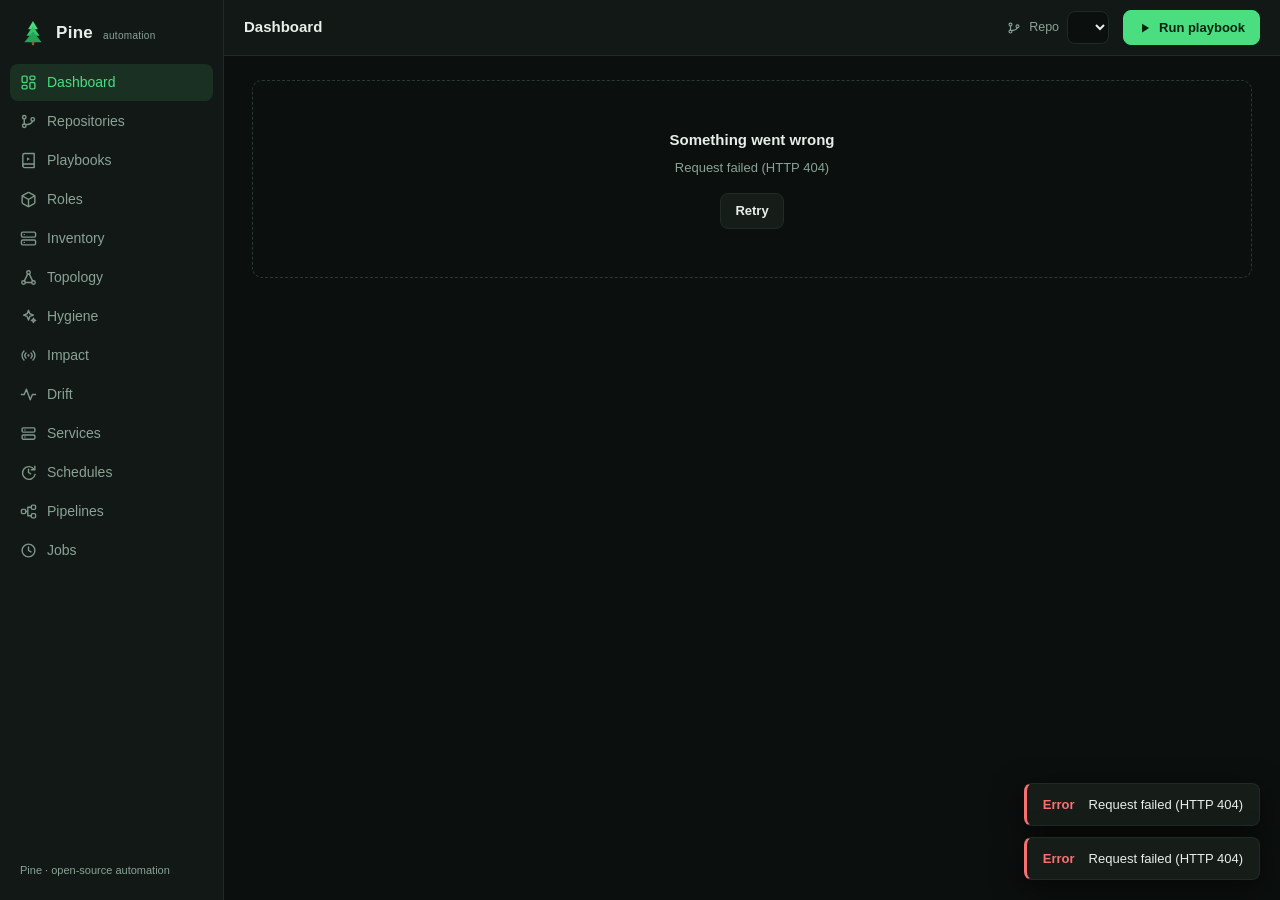
==== web/index.html @ b16e560c "Add service status heatmap — hosts × services matrix Harvests real systemd state via ansible service" ====
<!DOCTYPE html>
<html lang="en">
<head>
  <meta charset="UTF-8">
  <meta name="viewport" content="width=device-width, initial-scale=1.0">
  <meta name="color-scheme" content="dark">
  <title>Pine</title>
  <link rel="icon" type="image/svg+xml" href="logo.svg">
  <link rel="stylesheet" href="style.css">
</head>
<body>
  <div class="shell">
    <aside class="sidebar">
      <div class="brand">
        <svg viewBox="0 0 24 24" aria-hidden="true">
          <path d="M12 1 L16.5 8.5 H7.5 Z" fill="#4ade80"/>
          <path d="M12 5.5 L18 14.5 H6 Z" fill="#34c46a"/>
          <path d="M12 10.5 L20 20.5 H4 Z" fill="#22a356"/>
          <rect x="10.9" y="20" width="2.2" height="3.2" rx="0.6" fill="#8a5a3b"/>
        </svg>
        <span>Pine</span>
        <span class="ver">automation</span>
      </div>

      <a class="nav-item" href="#/dashboard" data-nav="dashboard">
        <svg viewBox="0 0 24 24" fill="none" stroke="currentColor" stroke-width="2" stroke-linecap="round" stroke-linejoin="round"><rect x="3" y="3" width="7" height="9" rx="1.5"/><rect x="14" y="3" width="7" height="5" rx="1.5"/><rect x="14" y="12" width="7" height="9" rx="1.5"/><rect x="3" y="16" width="7" height="5" rx="1.5"/></svg>
        <span>Dashboard</span><span class="kbd-hint">g d</span>
      </a>
      <a class="nav-item" href="#/repos" data-nav="repos">
        <svg viewBox="0 0 24 24" fill="none" stroke="currentColor" stroke-width="2" stroke-linecap="round" stroke-linejoin="round"><circle cx="6" cy="6" r="2.5"/><circle cx="6" cy="18" r="2.5"/><circle cx="18" cy="9" r="2.5"/><path d="M6 8.5v7M18 11.5a9 9 0 0 1-9.5 4.5"/></svg>
        <span>Repositories</span><span class="kbd-hint">g r</span>
      </a>
      <a class="nav-item" href="#/playbooks" data-nav="playbooks">
        <svg viewBox="0 0 24 24" fill="none" stroke="currentColor" stroke-width="2" stroke-linecap="round" stroke-linejoin="round"><path d="M4 19.5A2.5 2.5 0 0 1 6.5 17H20V2H6.5A2.5 2.5 0 0 0 4 4.5z"/><path d="M4 19.5A2.5 2.5 0 0 0 6.5 22H20v-5"/><path d="M10 7.5l4 2.5-4 2.5z" fill="currentColor" stroke="none"/></svg>
        <span>Playbooks</span><span class="kbd-hint">g p</span>
      </a>
      <a class="nav-item" href="#/roles" data-nav="roles">
        <svg viewBox="0 0 24 24" fill="none" stroke="currentColor" stroke-width="2" stroke-linecap="round" stroke-linejoin="round"><path d="M21 16V8a2 2 0 0 0-1-1.73l-7-4a2 2 0 0 0-2 0l-7 4A2 2 0 0 0 3 8v8a2 2 0 0 0 1 1.73l7 4a2 2 0 0 0 2 0l7-4A2 2 0 0 0 21 16z"/><path d="M3.3 7L12 12l8.7-5M12 22V12"/></svg>
        <span>Roles</span><span class="kbd-hint">g o</span>
      </a>
      <a class="nav-item" href="#/inventory" data-nav="inventory">
        <svg viewBox="0 0 24 24" fill="none" stroke="currentColor" stroke-width="2" stroke-linecap="round" stroke-linejoin="round"><rect x="2" y="3" width="20" height="7" rx="2"/><rect x="2" y="14" width="20" height="7" rx="2"/><path d="M6 6.5h.01M6 17.5h.01"/></svg>
        <span>Inventory</span><span class="kbd-hint">g i</span>
      </a>
      <a class="nav-item" href="#/topology" data-nav="topology">
        <svg viewBox="0 0 24 24" fill="none" stroke="currentColor" stroke-width="2" stroke-linecap="round" stroke-linejoin="round"><circle cx="12" cy="5" r="2.5"/><circle cx="5" cy="19" r="2.5"/><circle cx="19" cy="19" r="2.5"/><path d="M10.8 7.2L6.2 16.8M13.2 7.2l4.6 9.6M7.5 19h9"/></svg>
        <span>Topology</span><span class="kbd-hint">g t</span>
      </a>
      <a class="nav-item" href="#/hygiene" data-nav="hygiene">
        <svg viewBox="0 0 24 24" fill="none" stroke="currentColor" stroke-width="2" stroke-linecap="round" stroke-linejoin="round"><path d="M12 3l1.9 5.1L19 10l-5.1 1.9L12 17l-1.9-5.1L5 10l5.1-1.9z"/><path d="M19 14.5l.9 2.1 2.1.9-2.1.9-.9 2.1-.9-2.1-2.1-.9 2.1-.9z"/></svg>
        <span>Hygiene</span><span class="kbd-hint">g h</span>
      </a>
      <a class="nav-item" href="#/impact" data-nav="impact">
        <svg viewBox="0 0 24 24" fill="none" stroke="currentColor" stroke-width="2" stroke-linecap="round"><circle cx="12" cy="12" r="1.6" fill="currentColor" stroke="none"/><path d="M15.5 8.5a5 5 0 0 1 0 7M8.5 15.5a5 5 0 0 1 0-7"/><path d="M18.4 5.6a9 9 0 0 1 0 12.8M5.6 18.4a9 9 0 0 1 0-12.8"/></svg>
        <span>Impact</span><span class="kbd-hint">g m</span>
      </a>
      <a class="nav-item" href="#/drift" data-nav="drift">
        <svg viewBox="0 0 24 24" fill="none" stroke="currentColor" stroke-width="2" stroke-linecap="round" stroke-linejoin="round"><polyline points="2 12 6 12 9 4.5 14.5 19.5 17.5 12 22 12"/></svg>
        <span>Drift</span><span class="kbd-hint">g w</span>
      </a>
      <a class="nav-item" href="#/services" data-nav="services">
        <svg viewBox="0 0 24 24" fill="none" stroke="currentColor" stroke-width="2" stroke-linecap="round" stroke-linejoin="round"><rect x="3" y="4" width="18" height="6" rx="1.5"/><rect x="3" y="14" width="18" height="6" rx="1.5"/><path d="M7 7h.01M7 17h.01"/></svg>
        <span>Services</span><span class="kbd-hint">g v</span>
      </a>
      <a class="nav-item" href="#/schedules" data-nav="schedules">
        <svg viewBox="0 0 24 24" fill="none" stroke="currentColor" stroke-width="2" stroke-linecap="round" stroke-linejoin="round"><path d="M21.3 14.6A9 9 0 1 1 20 7.7"/><path d="M21 3v5h-5"/><path d="M12 7.5V12l3 1.8"/></svg>
        <span>Schedules</span><span class="kbd-hint">g s</span>
      </a>
      <a class="nav-item" href="#/pipelines" data-nav="pipelines">
        <svg viewBox="0 0 24 24" fill="none" stroke="currentColor" stroke-width="2" stroke-linecap="round" stroke-linejoin="round"><rect x="2" y="9" width="6" height="6" rx="1.5"/><rect x="16" y="3" width="6" height="6" rx="1.5"/><rect x="16" y="15" width="6" height="6" rx="1.5"/><path d="M8 12h3M11 6v12M11 6h5M11 18h5"/></svg>
        <span>Pipelines</span><span class="kbd-hint">g l</span>
      </a>
      <a class="nav-item" href="#/jobs" data-nav="jobs">
        <svg viewBox="0 0 24 24" fill="none" stroke="currentColor" stroke-width="2" stroke-linecap="round" stroke-linejoin="round"><circle cx="12" cy="12" r="9"/><path d="M12 7v5l3.5 2"/></svg>
        <span>Jobs</span><span class="kbd-hint">g j</span>
      </a>

      <div class="spacer"></div>
      <div class="foot">Pine &middot; open-source automation</div>
    </aside>

    <div class="main">
      <header class="topbar">
        <div class="page-title" id="topbar-title">Dashboard</div>
        <div class="grow"></div>
        <div class="repo-select-wrap">
          <svg width="14" height="14" viewBox="0 0 24 24" fill="none" stroke="currentColor" stroke-width="2" stroke-linecap="round"><circle cx="6" cy="6" r="2.5"/><circle cx="6" cy="18" r="2.5"/><circle cx="18" cy="9" r="2.5"/><path d="M6 8.5v7M18 11.5a9 9 0 0 1-9.5 4.5"/></svg>
          <span>Repo</span>
          <select id="repo-select" title="Current repository"></select>
        </div>
        <button class="btn btn-primary" id="topbar-run">
          <svg viewBox="0 0 24 24" fill="currentColor"><path d="M7 4.5l12 7.5-12 7.5z"/></svg>
          Run playbook
        </button>
      </header>
      <main class="content">
        <div id="view"></div>
      </main>
    </div>
  </div>

  <div id="modal-root"></div>
  <div id="toasts"></div>

  <script src="app.js"></script>
</body>
</html>
---- web/style.css ----
/* ============================================================
   Pine — embedded web UI
   Dark, linear-quality design system. No build step.
   ============================================================ */

:root {
  --bg: #0b0f0e;
  --panel: #121815;
  --panel-2: #161d19;
  --accent: #4ade80;
  --accent-dim: rgba(74, 222, 128, 0.12);
  --secondary: #22d3ee;
  --secondary-dim: rgba(34, 211, 238, 0.12);
  --danger: #f87171;
  --danger-dim: rgba(248, 113, 113, 0.12);
  --warning: #fbbf24;
  --warning-dim: rgba(251, 191, 36, 0.12);
  --text: #e7efe9;
  --muted: #8aa396;
  --border: #1f2b25;
  --radius: 10px;
  --purple: #c084fc;
  --blue: #60a5fa;
  --orange: #fb923c;
  --font: -apple-system, BlinkMacSystemFont, "Segoe UI", Roboto, Helvetica, Arial, sans-serif, "Apple Color Emoji", "Segoe UI Emoji";
  --mono: ui-monospace, SFMono-Regular, "SF Mono", Menlo, Consolas, "Liberation Mono", monospace;
  --sidebar-w: 224px;
  --topbar-h: 56px;
}

* { box-sizing: border-box; }

html, body {
  margin: 0;
  padding: 0;
  height: 100%;
  background: var(--bg);
  color: var(--text);
  font-family: var(--font);
  font-size: 14px;
  line-height: 1.5;
  -webkit-font-smoothing: antialiased;
}

a { color: var(--secondary); text-decoration: none; }
a:hover { text-decoration: underline; }

code, .mono { font-family: var(--mono); font-size: 12.5px; }

::selection { background: rgba(74, 222, 128, 0.25); }

/* scrollbars */
* { scrollbar-width: thin; scrollbar-color: #2a3a32 transparent; }
*::-webkit-scrollbar { width: 10px; height: 10px; }
*::-webkit-scrollbar-thumb { background: #2a3a32; border-radius: 5px; border: 2px solid var(--bg); }
*::-webkit-scrollbar-track { background: transparent; }

/* ---------- layout shell ---------- */

.shell { display: flex; height: 100vh; overflow: hidden; }

.sidebar {
  width: var(--sidebar-w);
  flex: 0 0 var(--sidebar-w);
  background: var(--panel);
  border-right: 1px solid var(--border);
  display: flex;
  flex-direction: column;
  padding: 14px 10px;
  gap: 2px;
}

.sidebar .brand {
  display: flex;
  align-items: center;
  gap: 10px;
  padding: 6px 10px 16px;
  font-weight: 700;
  font-size: 17px;
  letter-spacing: 0.3px;
  color: var(--text);
}
.sidebar .brand svg { width: 26px; height: 26px; flex: 0 0 auto; }
.sidebar .brand .ver { font-size: 10px; font-weight: 500; color: var(--muted); margin-top: 5px; }

.nav-item {
  display: flex;
  align-items: center;
  gap: 10px;
  padding: 8px 10px;
  border-radius: 8px;
  color: var(--muted);
  cursor: pointer;
  font-weight: 500;
  transition: background 0.12s ease, color 0.12s ease;
  user-select: none;
}
.nav-item:hover { background: rgba(255, 255, 255, 0.04); color: var(--text); text-decoration: none; }
.nav-item.active { background: var(--accent-dim); color: var(--accent); }
.nav-item svg { width: 17px; height: 17px; flex: 0 0 auto; opacity: 0.9; }
.nav-item .kbd-hint { margin-left: auto; font-size: 10px; color: var(--muted); opacity: 0; font-family: var(--mono); }
.nav-item:hover .kbd-hint { opacity: 0.7; }

.sidebar .spacer { flex: 1; }
.sidebar .foot { padding: 8px 10px; font-size: 11px; color: var(--muted); }
.sidebar .foot a { color: var(--muted); }

.main { flex: 1; display: flex; flex-direction: column; min-width: 0; }

.topbar {
  height: var(--topbar-h);
  flex: 0 0 var(--topbar-h);
  border-bottom: 1px solid var(--border);
  background: var(--panel);
  display: flex;
  align-items: center;
  gap: 14px;
  padding: 0 20px;
}
.topbar .page-title { font-weight: 600; font-size: 15px; }
.topbar .grow { flex: 1; }

.repo-select-wrap { display: flex; align-items: center; gap: 8px; color: var(--muted); font-size: 12.5px; }

.content {
  flex: 1;
  overflow-y: auto;
  padding: 24px 28px 64px;
}
.content > .page { max-width: 1200px; margin: 0 auto; animation: pageIn 0.18s ease; }
.content > .page.wide { max-width: none; }

@keyframes pageIn {
  from { opacity: 0; transform: translateY(4px); }
  to { opacity: 1; transform: none; }
}

.page-head {
  display: flex;
  align-items: center;
  gap: 12px;
  margin-bottom: 20px;
  flex-wrap: wrap;
}
.page-head h1 { font-size: 20px; margin: 0; font-weight: 650; letter-spacing: -0.2px; }
.page-head .sub { color: var(--muted); font-size: 13px; }
.page-head .grow { flex: 1; }

/* ---------- controls ---------- */

.btn {
  display: inline-flex;
  align-items: center;
  gap: 7px;
  padding: 7px 14px;
  border-radius: 8px;
  border: 1px solid var(--border);
  background: var(--panel-2);
  color: var(--text);
  font: inherit;
  font-size: 13px;
  font-weight: 550;
  cursor: pointer;
  transition: border-color 0.12s, background 0.12s, transform 0.06s;
  white-space: nowrap;
  user-select: none;
}
.btn:hover { border-color: #2c3e34; background: #1a231e; }
.btn:active { transform: translateY(1px); }
.btn:disabled { opacity: 0.45; cursor: not-allowed; }
.btn svg { width: 14px; height: 14px; }

.btn-primary { background: var(--accent); border-color: var(--accent); color: #06250f; }
.btn-primary:hover { background: #5ee492; border-color: #5ee492; }
.btn-danger { color: var(--danger); border-color: rgba(248, 113, 113, 0.3); background: transparent; }
.btn-danger:hover { background: var(--danger-dim); border-color: var(--danger); }
.btn-ghost { background: transparent; border-color: transparent; color: var(--muted); }
.btn-ghost:hover { background: rgba(255, 255, 255, 0.05); color: var(--text); }
.btn-sm { padding: 4px 10px; font-size: 12px; border-radius: 7px; }

select, input[type="text"], input[type="search"], textarea {
  background: var(--bg);
  border: 1px solid var(--border);
  color: var(--text);
  border-radius: 8px;
  padding: 7px 10px;
  font: inherit;
  font-size: 13px;
  outline: none;
  transition: border-color 0.12s, box-shadow 0.12s;
}
select:focus, input:focus, textarea:focus {
  border-color: var(--accent);
  box-shadow: 0 0 0 3px rgba(74, 222, 128, 0.12);
}
select { cursor: pointer; max-width: 260px; }
input::placeholder { color: #5a6f63; }

.field { display: flex; flex-direction: column; gap: 5px; margin-bottom: 14px; }
.field label { font-size: 12px; font-weight: 600; color: var(--muted); letter-spacing: 0.2px; }
.field .hint { font-size: 11.5px; color: var(--muted); }
.field input, .field select { width: 100%; max-width: none; }

.check-row { display: flex; align-items: center; gap: 8px; cursor: pointer; font-size: 13px; user-select: none; }
.check-row input { accent-color: var(--accent); width: 15px; height: 15px; cursor: pointer; }

/* ---------- cards & panels ---------- */

.panel {
  background: var(--panel);
  border: 1px solid var(--border);
  border-radius: var(--radius);
}

.card {
  background: var(--panel);
  border: 1px solid var(--border);
  border-radius: var(--radius);
  padding: 16px 18px;
  transition: border-color 0.12s, transform 0.12s;
}
.card.clickable { cursor: pointer; }
.card.clickable:hover { border-color: #2e4438; }

.grid { display: grid; gap: 14px; }
.grid.cols-3 { grid-template-columns: repeat(auto-fill, minmax(300px, 1fr)); }
.grid.cols-4 { grid-template-columns: repeat(auto-fill, minmax(220px, 1fr)); }

.stat-card { display: flex; flex-direction: column; gap: 4px; padding: 16px 18px; }
.stat-card .num { font-size: 26px; font-weight: 700; letter-spacing: -0.5px; font-variant-numeric: tabular-nums; }
.stat-card .lbl { font-size: 12px; color: var(--muted); font-weight: 550; text-transform: uppercase; letter-spacing: 0.6px; }
.stat-card .num.accent { color: var(--accent); }
.stat-card .num.secondary { color: var(--secondary); }
.stat-card .num.warning { color: var(--warning); }

.section-title {
  font-size: 13px;
  font-weight: 650;
  color: var(--muted);
  text-transform: uppercase;
  letter-spacing: 0.8px;
  margin: 28px 0 12px;
}
.section-title:first-child { margin-top: 0; }

/* ---------- chips / badges / pills ---------- */

.chip {
  display: inline-flex;
  align-items: center;
  gap: 4px;
  padding: 1.5px 8px;
  border-radius: 999px;
  font-size: 11px;
  font-weight: 550;
  background: rgba(255, 255, 255, 0.05);
  border: 1px solid var(--border);
  color: var(--muted);
  white-space: nowrap;
}
.chip.tag { color: var(--secondary); border-color: rgba(34, 211, 238, 0.25); background: var(--secondary-dim); }
.chip.green { color: var(--accent); border-color: rgba(74, 222, 128, 0.25); background: var(--accent-dim); }
.chip.warn { color: var(--warning); border-color: rgba(251, 191, 36, 0.3); background: var(--warning-dim); }
.chip.red { color: var(--danger); border-color: rgba(248, 113, 113, 0.3); background: var(--danger-dim); }
.chip.link { cursor: pointer; }
.chip.link:hover { border-color: var(--accent); color: var(--accent); }

.pill {
  display: inline-flex;
  align-items: center;
  gap: 6px;
  padding: 2px 10px;
  border-radius: 999px;
  font-size: 11.5px;
  font-weight: 650;
  letter-spacing: 0.3px;
}
.pill::before { content: ""; width: 7px; height: 7px; border-radius: 50%; background: currentColor; }
.pill.st-success { color: var(--accent); background: var(--accent-dim); }
.pill.st-failed, .pill.st-error { color: var(--danger); background: var(--danger-dim); }
.pill.st-running, .pill.st-syncing { color: var(--secondary); background: var(--secondary-dim); }
.pill.st-running::before, .pill.st-syncing::before { animation: pulse 1.1s ease-in-out infinite; }
.pill.st-pending, .pill.st-new { color: var(--warning); background: var(--warning-dim); }
.pill.st-canceled { color: var(--muted); background: rgba(255, 255, 255, 0.05); }
.pill.st-ready { color: var(--accent); background: var(--accent-dim); }

@keyframes pulse {
  0%, 100% { opacity: 1; transform: scale(1); }
  50% { opacity: 0.35; transform: scale(0.75); }
}

.spinner {
  width: 13px;
  height: 13px;
  border: 2px solid rgba(34, 211, 238, 0.25);
  border-top-color: var(--secondary);
  border-radius: 50%;
  display: inline-block;
  animation: spin 0.7s linear infinite;
  vertical-align: -2px;
}
@keyframes spin { to { transform: rotate(360deg); } }

/* ---------- tables ---------- */

.table-wrap { overflow-x: auto; border: 1px solid var(--border); border-radius: var(--radius); background: var(--panel); }
table.data { width: 100%; border-collapse: collapse; font-size: 13px; }
table.data th {
  text-align: left;
  font-size: 11px;
  font-weight: 650;
  text-transform: uppercase;
  letter-spacing: 0.6px;
  color: var(--muted);
  padding: 10px 14px;
  border-bottom: 1px solid var(--border);
  white-space: nowrap;
}
table.data td { padding: 10px 14px; border-bottom: 1px solid rgba(31, 43, 37, 0.6); vertical-align: middle; }
table.data tr:last-child td { border-bottom: none; }
table.data tbody tr.clickable { cursor: pointer; transition: background 0.1s; }
table.data tbody tr.clickable:hover { background: rgba(255, 255, 255, 0.025); }
table.data .mono { color: var(--muted); }

/* ---------- empty states ---------- */

.empty {
  border: 1px dashed #2a3a32;
  border-radius: var(--radius);
  padding: 48px 24px;
  text-align: center;
  color: var(--muted);
}
.empty .icon { font-size: 30px; margin-bottom: 8px; opacity: 0.8; }
.empty svg { width: 36px; height: 36px; opacity: 0.5; margin-bottom: 10px; }
.empty h3 { margin: 0 0 6px; color: var(--text); font-size: 15px; font-weight: 600; }
.empty p { margin: 0 0 16px; font-size: 13px; max-width: 420px; margin-left: auto; margin-right: auto; }

.hero {
  text-align: center;
  padding: 70px 24px;
  border: 1px solid var(--border);
  border-radius: 14px;
  background: radial-gradient(ellipse 60% 80% at 50% 0%, rgba(74, 222, 128, 0.07), transparent), var(--panel);
}
.hero svg.tree { width: 56px; height: 56px; margin-bottom: 14px; }
.hero h2 { margin: 0 0 8px; font-size: 22px; font-weight: 700; letter-spacing: -0.3px; }
.hero p { color: var(--muted); margin: 0 auto 22px; max-width: 460px; }

/* ---------- skeletons ---------- */

.skeleton {
  border-radius: 8px;
  background: linear-gradient(90deg, var(--panel) 25%, #1a231e 50%, var(--panel) 75%);
  background-size: 200% 100%;
  animation: shimmer 1.3s ease-in-out infinite;
  border: 1px solid var(--border);
}
@keyframes shimmer { from { background-position: 200% 0; } to { background-position: -200% 0; } }

/* ---------- toasts ---------- */

#toasts {
  position: fixed;
  bottom: 20px;
  right: 20px;
  display: flex;
  flex-direction: column;
  gap: 10px;
  z-index: 1000;
  max-width: 380px;
}
.toast {
  background: var(--panel-2);
  border: 1px solid var(--border);
  border-left: 3px solid var(--accent);
  border-radius: 8px;
  padding: 11px 16px;
  font-size: 13px;
  box-shadow: 0 8px 30px rgba(0, 0, 0, 0.55);
  animation: toastIn 0.22s cubic-bezier(0.2, 0.9, 0.3, 1.2);
  display: flex;
  gap: 10px;
  align-items: flex-start;
}
.toast.error { border-left-color: var(--danger); }
.toast.error .toast-title { color: var(--danger); }
.toast.success .toast-title { color: var(--accent); }
.toast .toast-title { font-weight: 650; margin-right: 4px; }
.toast .toast-msg { color: var(--text); word-break: break-word; }
.toast.leaving { animation: toastOut 0.2s ease forwards; }
@keyframes toastIn { from { opacity: 0; transform: translateX(30px); } to { opacity: 1; transform: none; } }
@keyframes toastOut { to { opacity: 0; transform: translateX(30px); } }

/* ---------- modals ---------- */

.modal-overlay {
  position: fixed;
  inset: 0;
  background: rgba(4, 7, 6, 0.7);
  backdrop-filter: blur(3px);
  display: flex;
  align-items: flex-start;
  justify-content: center;
  padding: 9vh 20px 20px;
  z-index: 500;
  animation: fadeIn 0.15s ease;
}
@keyframes fadeIn { from { opacity: 0; } }
.modal {
  background: var(--panel);
  border: 1px solid #263730;
  border-radius: 14px;
  width: 100%;
  max-width: 480px;
  box-shadow: 0 24px 80px rgba(0, 0, 0, 0.6);
  animation: modalIn 0.18s cubic-bezier(0.2, 0.9, 0.3, 1.1);
  max-height: 84vh;
  overflow-y: auto;
}
@keyframes modalIn { from { opacity: 0; transform: translateY(12px) scale(0.98); } }
.modal-head {
  display: flex;
  align-items: center;
  padding: 16px 20px 0;
}
.modal-head h2 { margin: 0; font-size: 16px; font-weight: 650; flex: 1; }
.modal-body { padding: 16px 20px; }
.modal-foot {
  padding: 14px 20px;
  border-top: 1px solid var(--border);
  display: flex;
  justify-content: flex-end;
  gap: 10px;
}
.modal .x {
  background: none;
  border: none;
  color: var(--muted);
  cursor: pointer;
  font-size: 18px;
  padding: 4px 8px;
  border-radius: 6px;
  line-height: 1;
}
.modal .x:hover { background: rgba(255, 255, 255, 0.06); color: var(--text); }

/* ---------- raw file preview ---------- */

.code-head { display: flex; align-items: center; gap: 10px; margin-bottom: 10px; }
.code-head .grow { flex: 1; }
.code-view {
  margin: 0;
  max-height: 62vh;
  overflow: auto;
  padding: 14px 16px;
  background: var(--bg);
  border: 1px solid var(--border);
  border-radius: 8px;
  font-family: var(--mono);
  font-size: 12.5px;
  line-height: 1.55;
  white-space: pre;
  tab-size: 2;
  color: var(--text);
}
.code-view code { font-size: inherit; }

/* ---------- tabs ---------- */

.tabs { display: flex; gap: 2px; border-bottom: 1px solid var(--border); margin-bottom: 18px; }
.tab {
  padding: 8px 14px;
  cursor: pointer;
  color: var(--muted);
  font-weight: 550;
  font-size: 13px;
  border-bottom: 2px solid transparent;
  margin-bottom: -1px;
  user-select: none;
  transition: color 0.12s;
}
.tab:hover { color: var(--text); }
.tab.active { color: var(--accent); border-bottom-color: var(--accent); }

.seg-tabs { display: inline-flex; background: var(--bg); border: 1px solid var(--border); border-radius: 8px; padding: 3px; gap: 2px; }
.seg-tabs .tab { border: none; margin: 0; padding: 5px 14px; border-radius: 6px; font-size: 12.5px; }
.seg-tabs .tab.active { background: var(--accent-dim); color: var(--accent); }

/* ---------- repo cards ---------- */

.repo-card { display: flex; flex-direction: column; gap: 10px; }
.repo-card .top { display: flex; align-items: center; gap: 10px; }
.repo-card .name { font-weight: 650; font-size: 15px; }
.repo-card .src { color: var(--muted); font-family: var(--mono); font-size: 11.5px; word-break: break-all; }
.repo-card .counts { display: flex; gap: 14px; flex-wrap: wrap; padding: 8px 0; }
.repo-card .counts .c { display: flex; flex-direction: column; }
.repo-card .counts .c b { font-size: 15px; font-variant-numeric: tabular-nums; }
.repo-card .counts .c span { font-size: 10.5px; color: var(--muted); text-transform: uppercase; letter-spacing: 0.5px; }
.repo-card .actions { display: flex; gap: 8px; border-top: 1px solid var(--border); padding-top: 12px; margin-top: auto; }
.repo-card .err { color: var(--danger); font-size: 12px; background: var(--danger-dim); border-radius: 6px; padding: 6px 10px; font-family: var(--mono); }

/* ---------- playbook cards ---------- */

.pb-card .top { display: flex; align-items: flex-start; gap: 10px; }
.pb-card .name { font-weight: 650; font-size: 14.5px; }
.pb-card .path { color: var(--muted); font-family: var(--mono); font-size: 11.5px; }
.pb-card .meta-row { display: flex; gap: 6px; flex-wrap: wrap; margin-top: 10px; }

/* ---------- playbook detail / task flow ---------- */

.play-section {
  position: relative;
  background: var(--panel);
  border: 1px solid var(--border);
  border-radius: var(--radius);
  margin-bottom: 22px;
  overflow: hidden;
}
.play-head {
  display: flex;
  align-items: center;
  gap: 10px;
  flex-wrap: wrap;
  padding: 14px 18px;
  border-bottom: 1px solid var(--border);
  background: var(--panel-2);
}
.play-head .play-name { font-weight: 650; font-size: 14.5px; }
.play-head .hosts-label {
  display: inline-flex;
  align-items: center;
  gap: 4px;
  font-size: 11px;
  font-weight: 600;
  text-transform: uppercase;
  letter-spacing: 0.5px;
  color: var(--muted);
  margin-left: 2px;
}
.play-head .hosts-label .icon-wrap svg { width: 13px; height: 13px; }
.play-head .hosts-pat {
  font-family: var(--mono);
  font-size: 12px;
  color: var(--secondary);
  background: var(--secondary-dim);
  padding: 2px 9px;
  border-radius: 6px;
  border: 1px solid rgba(34, 211, 238, 0.25);
}
.chip.prompt-chip {
  display: inline-flex;
  align-items: center;
  gap: 4px;
  color: var(--purple);
  border-color: rgba(192, 132, 252, 0.3);
  background: rgba(192, 132, 252, 0.1);
}
.chip.prompt-chip .icon-wrap svg { width: 12px; height: 12px; }
.play-body { padding: 18px 22px; position: relative; }
.flow-svg { position: absolute; inset: 0; width: 100%; height: 100%; pointer-events: none; z-index: 3; }

.flow-phase { margin-bottom: 4px; }
.flow-phase-label {
  font-size: 10.5px;
  font-weight: 700;
  text-transform: uppercase;
  letter-spacing: 1px;
  color: var(--muted);
  margin: 14px 0 8px;
  display: flex;
  align-items: center;
  gap: 8px;
}
.flow-phase-label::after { content: ""; flex: 1; height: 1px; background: var(--border); }
.flow-phase-label.handlers-lbl { color: var(--warning); }

.flow-col { display: flex; flex-direction: column; align-items: stretch; max-width: 620px; }
.flow-connector { width: 2px; height: 14px; background: #2a3a32; margin-left: 28px; }

.task-node {
  position: relative;
  display: flex;
  align-items: flex-start;
  gap: 10px;
  background: var(--panel-2);
  border: 1px solid var(--border);
  border-radius: 8px;
  padding: 9px 12px;
  z-index: 2;
  transition: border-color 0.12s;
}
.task-node:hover { border-color: #32483c; }
.task-node .module {
  font-family: var(--mono);
  font-size: 11px;
  font-weight: 600;
  padding: 2px 7px;
  border-radius: 5px;
  white-space: nowrap;
  margin-top: 1px;
  border: 1px solid;
}
.mod-pkg { color: var(--purple); border-color: rgba(192, 132, 252, 0.3); background: rgba(192, 132, 252, 0.1); }
.mod-file { color: var(--blue); border-color: rgba(96, 165, 250, 0.3); background: rgba(96, 165, 250, 0.1); }
.mod-svc { color: var(--accent); border-color: rgba(74, 222, 128, 0.3); background: rgba(74, 222, 128, 0.1); }
.mod-docker { color: var(--secondary); border-color: rgba(34, 211, 238, 0.3); background: rgba(34, 211, 238, 0.1); }
.mod-cmd { color: var(--orange); border-color: rgba(251, 146, 60, 0.3); background: rgba(251, 146, 60, 0.1); }
.mod-flow { color: #a5b4c4; border-color: rgba(165, 180, 196, 0.3); background: rgba(165, 180, 196, 0.08); }
.mod-other { color: var(--muted); border-color: var(--border); background: rgba(255, 255, 255, 0.04); }

.task-node .t-main { flex: 1; min-width: 0; }
.task-node .t-name { font-size: 13px; font-weight: 550; }
.task-node .t-name.unnamed { color: var(--muted); font-style: italic; font-weight: 400; }
.task-node .t-args {
  font-size: 11.5px;
  color: var(--muted);
  margin-top: 3px;
  white-space: pre-wrap;
  word-break: break-word;
  line-height: 1.4;
}
.task-node a.t-args-link {
  display: inline-flex;
  align-items: center;
  gap: 5px;
  color: var(--secondary);
  cursor: pointer;
  text-decoration: none;
  border-bottom: 1px dashed rgba(34, 211, 238, 0.4);
  width: fit-content;
  max-width: 100%;
}
.task-node a.t-args-link:hover { color: #67e8f9; border-bottom-color: #67e8f9; }
.task-node a.t-args-link .icon-wrap { flex: none; }
.task-node a.t-args-link .icon-wrap svg { width: 12px; height: 12px; }
.task-node a.t-args-link span { overflow: hidden; text-overflow: ellipsis; white-space: nowrap; }
.task-node .t-chips { display: flex; gap: 5px; flex-wrap: wrap; margin-top: 5px; }
.task-node .t-icons { display: flex; gap: 6px; align-items: center; margin-top: 2px; }
.task-node .t-icons .ic { color: var(--muted); display: inline-flex; cursor: default; }
.task-node .t-icons .ic svg { width: 13px; height: 13px; }
.task-node .t-icons .ic.when-ic { color: var(--warning); }
.task-node .t-icons .ic.loop-ic { color: var(--secondary); }

.task-node.handler-node { border-color: rgba(251, 191, 36, 0.3); background: rgba(251, 191, 36, 0.04); }

.chip.when-chip { color: var(--warning); border-color: rgba(251, 191, 36, 0.3); background: var(--warning-dim); max-width: 280px; overflow: hidden; text-overflow: ellipsis; cursor: help; }
.chip.notify-chip { color: var(--warning); border-color: rgba(251, 191, 36, 0.3); background: transparent; }

.block-group {
  border: 1px solid #2c3e34;
  border-left: 3px solid var(--purple);
  border-radius: 8px;
  padding: 10px 12px 12px;
  background: rgba(192, 132, 252, 0.03);
}
.block-group.rescue-group { border-left-color: var(--danger); background: rgba(248, 113, 113, 0.03); }
.block-group.always-group { border-left-color: var(--secondary); background: rgba(34, 211, 238, 0.03); }
.block-label {
  font-size: 10px;
  font-weight: 700;
  text-transform: uppercase;
  letter-spacing: 1px;
  color: var(--purple);
  margin-bottom: 8px;
  display: flex;
  gap: 8px;
  align-items: center;
  flex-wrap: wrap;
}
.rescue-group > .block-label { color: var(--danger); }
.always-group > .block-label { color: var(--secondary); }
.block-sub + .block-sub { margin-top: 10px; }

.roles-strip { display: flex; gap: 8px; flex-wrap: wrap; }
.role-chip-lg {
  display: inline-flex;
  align-items: center;
  gap: 7px;
  padding: 6px 13px;
  border-radius: 8px;
  border: 1px solid rgba(74, 222, 128, 0.3);
  background: var(--accent-dim);
  color: var(--accent);
  font-weight: 600;
  font-size: 12.5px;
  cursor: pointer;
  transition: background 0.12s;
}
.role-chip-lg:hover { background: rgba(74, 222, 128, 0.2); text-decoration: none; }
.role-chip-lg svg { width: 13px; height: 13px; }

/* ---------- roles ---------- */

.role-card .name { font-weight: 650; font-size: 15px; display: flex; align-items: center; gap: 8px; }
.role-card .desc { color: var(--muted); font-size: 12.5px; margin: 6px 0 10px; min-height: 18px; }
.role-card .stats { display: flex; gap: 12px; color: var(--muted); font-size: 12px; flex-wrap: wrap; }
.role-card .stats b { color: var(--text); }
.role-card .deps { display: flex; gap: 5px; flex-wrap: wrap; margin-top: 10px; }

.kv-tree { font-family: var(--mono); font-size: 12.5px; line-height: 1.75; }
.kv-tree .kv-row { white-space: pre; }
.kv-tree .kv-key { color: var(--secondary); }
.kv-tree .kv-str { color: var(--accent); }
.kv-tree .kv-num { color: var(--warning); }
.kv-tree .kv-bool { color: var(--purple); }
.kv-tree .kv-null { color: var(--muted); font-style: italic; }
.kv-tree .kv-dash { color: var(--muted); }

/* ---------- inventory ---------- */

.inv-layout { display: grid; grid-template-columns: 320px 1fr; gap: 16px; align-items: start; }
.inv-tree { padding: 10px; max-height: calc(100vh - 220px); overflow-y: auto; }
.inv-tree ul { list-style: none; margin: 0; padding-left: 16px; }
.inv-tree > ul { padding-left: 0; }
.tree-row {
  display: flex;
  align-items: center;
  gap: 7px;
  padding: 5px 9px;
  border-radius: 7px;
  cursor: pointer;
  color: var(--text);
  font-size: 13px;
  user-select: none;
}
.tree-row:hover { background: rgba(255, 255, 255, 0.04); }
.tree-row.selected { background: var(--accent-dim); color: var(--accent); }
.tree-row svg { width: 13px; height: 13px; color: var(--muted); flex: 0 0 auto; }
.tree-row.selected svg { color: var(--accent); }
.tree-row .cnt { margin-left: auto; font-size: 10.5px; color: var(--muted); background: rgba(255, 255, 255, 0.05); padding: 0 7px; border-radius: 999px; font-variant-numeric: tabular-nums; }
.tree-row.tree-root { font-weight: 600; }
.tree-row.tree-root svg { color: var(--accent); }
/* sub-label separating constructed facets from declared groups under `all` */
.tree-sep { list-style: none; padding: 9px 9px 3px; font-size: 9.5px; letter-spacing: 0.07em; text-transform: uppercase; color: var(--muted); }
/* derivation hint shown for a constructed group in the detail pane */
.inv-derived { margin: 2px 0 4px; display: flex; align-items: baseline; gap: 6px; flex-wrap: wrap; }
.inv-derived code { font-family: var(--mono); font-size: 12px; color: var(--secondary); background: var(--secondary-dim); border: 1px solid rgba(34, 211, 238, 0.25); border-radius: 6px; padding: 2px 7px; }

.host-row {
  display: flex;
  align-items: center;
  gap: 9px;
  padding: 7px 11px;
  border-radius: 7px;
  cursor: pointer;
  font-size: 13px;
}
.host-row:hover { background: rgba(255, 255, 255, 0.04); }
.host-row .dot { width: 7px; height: 7px; border-radius: 50%; background: var(--secondary); flex: 0 0 auto; }
.host-row .hgroups { margin-left: auto; display: flex; gap: 4px; }

.vars-table { width: 100%; border-collapse: collapse; font-size: 12.5px; }
.vars-table td { padding: 6px 10px; border-bottom: 1px solid rgba(31, 43, 37, 0.6); vertical-align: top; }
.vars-table tr:last-child td { border-bottom: none; }
.vars-table td.k { font-family: var(--mono); color: var(--secondary); white-space: nowrap; width: 1%; padding-right: 24px; }
.vars-table td.v { font-family: var(--mono); color: var(--text); word-break: break-all; }

.crumb { display: flex; gap: 6px; align-items: center; color: var(--muted); font-size: 12px; flex-wrap: wrap; }
.crumb .sep { opacity: 0.5; }

/* ---------- topology ---------- */

.topo-wrap { position: relative; height: calc(100vh - var(--topbar-h) - 140px); min-height: 480px; }
.topo-canvas-box {
  position: absolute;
  inset: 0;
  border: 1px solid var(--border);
  border-radius: var(--radius);
  background: radial-gradient(ellipse 70% 70% at 50% 40%, #0e1411, var(--bg));
  overflow: hidden;
}
.topo-canvas-box canvas { display: block; cursor: grab; }
.topo-canvas-box canvas.dragging { cursor: grabbing; }
.topo-panel {
  position: absolute;
  top: 14px;
  right: 14px;
  width: 290px;
  max-height: calc(100% - 28px);
  overflow-y: auto;
  background: rgba(18, 24, 21, 0.94);
  backdrop-filter: blur(6px);
  border: 1px solid #263730;
  border-radius: var(--radius);
  padding: 14px 16px;
  z-index: 5;
  box-shadow: 0 10px 40px rgba(0, 0, 0, 0.5);
}
.topo-panel h3 { margin: 0 0 4px; font-size: 14px; display: flex; align-items: center; gap: 8px; }
.topo-legend {
  position: absolute;
  left: 14px;
  bottom: 14px;
  display: flex;
  gap: 16px;
  font-size: 11.5px;
  color: var(--muted);
  background: rgba(18, 24, 21, 0.85);
  border: 1px solid var(--border);
  border-radius: 8px;
  padding: 7px 13px;
  z-index: 5;
}
.topo-legend .li { display: flex; align-items: center; gap: 6px; }
.topo-legend .sw { width: 10px; height: 10px; border-radius: 50%; }

/* ---------- jobs ---------- */

.flag-badge {
  font-size: 10px;
  font-weight: 700;
  text-transform: uppercase;
  letter-spacing: 0.6px;
  padding: 1.5px 7px;
  border-radius: 5px;
  border: 1px solid;
}
.flag-badge.check { color: var(--secondary); border-color: rgba(34, 211, 238, 0.35); background: var(--secondary-dim); }
.flag-badge.sim { color: var(--purple); border-color: rgba(192, 132, 252, 0.35); background: rgba(192, 132, 252, 0.1); }

.summary-chips { display: flex; gap: 7px; flex-wrap: wrap; }
.sum-chip {
  display: inline-flex;
  gap: 6px;
  align-items: baseline;
  padding: 3px 11px;
  border-radius: 7px;
  font-size: 12px;
  border: 1px solid var(--border);
  background: var(--panel-2);
  font-variant-numeric: tabular-nums;
}
.sum-chip b { font-size: 13px; }
.sum-chip.ok b { color: var(--accent); }
.sum-chip.changed b { color: var(--warning); }
.sum-chip.failed b { color: var(--danger); }
.sum-chip.skipped b { color: var(--muted); }
.sum-chip.unreachable b { color: var(--orange); }
.sum-chip span { color: var(--muted); font-size: 11px; }

/* job log terminal */
.job-log {
  background: #070b09;
  border: 1px solid var(--border);
  border-radius: var(--radius);
  font-family: var(--mono);
  font-size: 12.5px;
  line-height: 1.65;
  padding: 14px 18px;
  overflow: auto;
  max-height: calc(100vh - 360px);
  min-height: 240px;
  white-space: pre-wrap;
  word-break: break-word;
}
.job-log .ll { min-height: 1em; }
.job-log .ll-play { color: var(--accent); font-weight: 700; }
.job-log .ll-task { color: var(--secondary); font-weight: 600; }
.job-log .ll-ok { color: var(--accent); }
.job-log .ll-changed { color: var(--warning); }
.job-log .ll-failed { color: var(--danger); font-weight: 600; }
.job-log .ll-skip { color: var(--muted); }
.job-log .ll-recap { color: var(--purple); font-weight: 700; }
.job-log .ll-warn { color: var(--orange); }
.job-log .cursor {
  display: inline-block;
  width: 8px;
  height: 14px;
  background: var(--accent);
  vertical-align: -2px;
  animation: blink 1s steps(1) infinite;
}
@keyframes blink { 50% { opacity: 0; } }

.log-toolbar { display: flex; align-items: center; gap: 12px; margin: 18px 0 10px; }
.log-toolbar .grow { flex: 1; }

/* ---------- meta graph (role deps) ---------- */
.dep-graph-box { padding: 24px; display: flex; justify-content: center; }

/* ---------- misc ---------- */

.kbd {
  font-family: var(--mono);
  font-size: 10.5px;
  background: var(--bg);
  border: 1px solid #2a3a32;
  border-bottom-width: 2px;
  border-radius: 5px;
  padding: 1px 6px;
  color: var(--muted);
}

.muted { color: var(--muted); }
.small { font-size: 12px; }
.row { display: flex; align-items: center; gap: 10px; flex-wrap: wrap; }
.mt { margin-top: 16px; }

@media (max-width: 900px) {
  .inv-layout { grid-template-columns: 1fr; }
  .sidebar { width: 60px; flex-basis: 60px; }
  .sidebar .brand span, .nav-item span, .sidebar .foot { display: none; }
}

/* groups generated by the constructed inventory plugin */
.chip-constructed {
  color: var(--accent-2, #22d3ee);
  border-color: rgba(34, 211, 238, 0.35);
  background: rgba(34, 211, 238, 0.08);
  font-size: 10px;
  text-transform: uppercase;
  letter-spacing: 0.04em;
}

/* ---------- plan mode ---------- */

.btn-secondary { color: var(--secondary); border-color: rgba(34, 211, 238, 0.35); background: var(--secondary-dim); }
.btn-secondary:hover { background: rgba(34, 211, 238, 0.2); border-color: var(--secondary); }

.flag-badge.estimated { color: var(--warning); border-color: rgba(251, 191, 36, 0.35); background: var(--warning-dim); cursor: help; }

/* collapsible section (run modal "Variables & facts") */
.collapse-head {
  display: flex;
  align-items: center;
  gap: 8px;
  cursor: pointer;
  user-select: none;
  font-size: 12px;
  font-weight: 600;
  color: var(--muted);
  letter-spacing: 0.2px;
  padding: 12px 0 10px;
  margin-top: 8px;
  border-top: 1px solid var(--border);
}
.collapse-head:hover { color: var(--text); }
.collapse-caret { display: inline-block; font-size: 10px; color: var(--muted); transition: transform 0.12s ease; }
.collapse-caret.open { transform: rotate(90deg); }

/* vars editor (plan modal + topology what-if) */
.vars-editor textarea {
  width: 100%;
  font-family: var(--mono);
  font-size: 12px;
  line-height: 1.55;
  resize: vertical;
  min-height: 84px;
}

/* stacked run/skip/unknown bar */
.verdict-bar {
  display: flex;
  height: 10px;
  min-width: 160px;
  flex: 1;
  border-radius: 999px;
  overflow: hidden;
  background: rgba(255, 255, 255, 0.06);
  cursor: help;
}
.verdict-bar.mini { height: 6px; width: 96px; min-width: 96px; flex: none; }
.verdict-bar .vb-seg { flex-basis: 0; }
.vb-run { background: var(--accent); }
.vb-skip { background: #3a4a42; }
.vb-unknown { background: var(--warning); }

.plan-summary {
  display: flex;
  align-items: center;
  gap: 10px;
  flex-wrap: wrap;
  padding: 14px 18px;
  margin-bottom: 16px;
}
.sum-chip.unknown b { color: var(--warning); }

/* missing-variables panel */
.missing-vars {
  border-color: rgba(251, 191, 36, 0.4);
  background: linear-gradient(180deg, rgba(251, 191, 36, 0.05), transparent 70%), var(--panel);
  padding: 14px 18px;
  margin-bottom: 18px;
}
.missing-vars .mv-head { display: flex; align-items: center; gap: 8px; margin-bottom: 12px; flex-wrap: wrap; }
.missing-vars .mv-head .icon-wrap { color: var(--warning); }
.missing-vars .mv-title { font-weight: 650; color: var(--warning); }
.mv-row {
  display: grid;
  grid-template-columns: minmax(150px, 240px) auto 1fr;
  gap: 10px;
  align-items: center;
  padding: 4px 0;
}
.mv-row .mv-name { color: var(--secondary); font-size: 12.5px; word-break: break-all; }
.mv-row input { width: 100%; font-family: var(--mono); font-size: 12px; }
input.flash { border-color: var(--warning) !important; box-shadow: 0 0 0 3px rgba(251, 191, 36, 0.25) !important; }

/* import pass-through plays */
.plan-import-row {
  display: flex;
  align-items: center;
  gap: 8px;
  padding: 9px 18px;
  margin-bottom: 14px;
  border: 1px dashed #2a3a32;
  border-radius: var(--radius);
  color: var(--muted);
  font-size: 12.5px;
}
.plan-import-row .icon-wrap svg { width: 13px; height: 13px; }

/* plan task rows */
.plan-body { padding: 10px 16px 16px; }
.plan-task { border-bottom: 1px solid rgba(31, 43, 37, 0.6); }
.plan-task:last-child { border-bottom: none; }
.plan-task-row {
  display: flex;
  align-items: flex-start;
  gap: 12px;
  padding: 9px 6px;
  border-radius: 8px;
  cursor: pointer;
  transition: background 0.1s;
}
.plan-task-row:hover { background: rgba(255, 255, 255, 0.025); }
.plan-section-lbl {
  flex: 0 0 72px;
  margin-top: 4px;
  font-size: 9.5px;
  font-weight: 700;
  text-transform: uppercase;
  letter-spacing: 0.8px;
  color: var(--muted);
  opacity: 0.75;
}
.pt-main { flex: 1; min-width: 0; }
.pt-title { display: flex; align-items: center; gap: 8px; flex-wrap: wrap; }
.pt-title .module, .plan-handler .module {
  font-family: var(--mono);
  font-size: 11px;
  font-weight: 600;
  padding: 2px 7px;
  border-radius: 5px;
  white-space: nowrap;
  border: 1px solid;
}
.pt-name { font-size: 13px; font-weight: 550; }
.pt-name.templated { border-bottom: 1px dashed rgba(138, 163, 150, 0.5); cursor: help; }
.pt-chips { display: flex; gap: 5px; flex-wrap: wrap; margin-top: 5px; }
.pt-checknote { color: var(--warning); font-size: 11.5px; margin-top: 4px; }
.pt-verdict { display: flex; flex-direction: column; align-items: flex-end; gap: 4px; flex: 0 0 110px; margin-top: 3px; }
.pt-counts { font-size: 11px; color: var(--muted); font-variant-numeric: tabular-nums; }
.pt-counts .c-run { color: var(--accent); }
.pt-counts .c-skip { color: var(--muted); }
.pt-counts .c-unknown { color: var(--warning); }

.chip.loop-chip { color: var(--secondary); border-color: rgba(34, 211, 238, 0.3); background: var(--secondary-dim); cursor: help; }

.pill.verdict-run { color: var(--accent); background: var(--accent-dim); }
.pill.verdict-skip { color: var(--muted); background: rgba(255, 255, 255, 0.05); }
.pill.verdict-unknown { color: var(--warning); background: var(--warning-dim); }

/* expanded per-host table */
.plan-host-detail { padding: 0 6px 10px 84px; animation: pageIn 0.15s ease; }
.plan-host-detail .table-wrap { background: var(--bg); }
table.plan-hosts td { padding: 7px 12px; font-size: 12.5px; }

/* handlers in the plan */
.plan-handler {
  display: flex;
  align-items: center;
  gap: 10px;
  flex-wrap: wrap;
  padding: 8px 12px;
  margin: 0 6px 8px;
  border: 1px solid rgba(251, 191, 36, 0.25);
  background: rgba(251, 191, 36, 0.04);
  border-radius: 8px;
  font-size: 12.5px;
}
.plan-handler .grow { flex: 1; }

/* ---------- topology what-if panel ---------- */

.whatif-panel { margin-bottom: 14px; }
.whatif-head {
  display: flex;
  align-items: center;
  gap: 10px;
  padding: 11px 16px;
  cursor: pointer;
  user-select: none;
  font-weight: 600;
  font-size: 13px;
}
.whatif-head:hover { color: var(--accent); }
.whatif-head .collapse-caret { font-size: 11px; }
.whatif-body { padding: 12px 16px 14px; border-top: 1px solid var(--border); max-width: 620px; }

@media (max-width: 720px) {
  .mv-row { grid-template-columns: 1fr; gap: 4px; }
  .plan-host-detail { padding-left: 6px; }
}

/* per-task estimated duration on plan rows */
.chip.pt-dur { font-variant-numeric: tabular-nums; cursor: help; }

/* ---------- variable lineage (inventory host panel) ---------- */

input.vars-filter { width: 190px; font-size: 12px; padding: 4px 10px; }

.lineage-table {
  border: 1px solid var(--border);
  border-radius: 8px;
  background: var(--panel);
  overflow: hidden;
}
.lineage-row { border-bottom: 1px solid rgba(31, 43, 37, 0.6); }
.lineage-row:last-child { border-bottom: none; }
.lin-head { display: flex; align-items: baseline; gap: 10px; padding: 7px 12px; font-size: 12.5px; }
.lin-head.expandable { cursor: pointer; }
.lin-head.expandable:hover { background: rgba(255, 255, 255, 0.025); }
.lin-caret {
  flex: 0 0 10px;
  align-self: center;
  font-size: 9px;
  color: var(--muted);
  transition: transform 0.12s ease;
  user-select: none;
}
.lineage-row.open .lin-caret { transform: rotate(90deg); }
.lin-caret.none { visibility: hidden; }
.lin-caret.open { transform: rotate(90deg); }
.lin-key { color: var(--secondary); white-space: nowrap; min-width: 150px; }
.lin-val { color: var(--text); word-break: break-all; flex: 1; }
.chip.lin-levels { flex: none; color: var(--purple); border-color: rgba(192, 132, 252, 0.3); background: rgba(192, 132, 252, 0.1); }

.lin-chain { padding: 2px 12px 10px 32px; display: flex; flex-direction: column; gap: 4px; animation: pageIn 0.15s ease; }
.lin-chain-row { display: flex; align-items: center; gap: 10px; font-size: 12px; flex-wrap: wrap; }
.lin-chain-row.overridden .lin-chain-val { text-decoration: line-through; color: var(--muted); opacity: 0.75; }
.lin-chain-val { word-break: break-all; }
.lin-arrow { font-size: 9.5px; color: var(--muted); opacity: 0.75; letter-spacing: 0.5px; text-transform: uppercase; white-space: nowrap; }

.scope-badge {
  font-size: 10px;
  font-weight: 700;
  padding: 1px 7px;
  border-radius: 5px;
  border: 1px solid;
  white-space: nowrap;
  letter-spacing: 0.3px;
  font-family: var(--mono);
}
.sc-default { color: var(--purple); border-color: rgba(192, 132, 252, 0.35); background: rgba(192, 132, 252, 0.1); }
.sc-group { color: var(--secondary); border-color: rgba(34, 211, 238, 0.35); background: var(--secondary-dim); }
.sc-host { color: var(--accent); border-color: rgba(74, 222, 128, 0.35); background: var(--accent-dim); }

/* ---------- hygiene page ---------- */

.hygiene-head { display: flex; align-items: center; gap: 18px; padding: 18px 22px; margin-bottom: 16px; flex-wrap: wrap; }
.hh-title { font-weight: 650; font-size: 15px; }

.score-ring { width: 76px; height: 76px; flex: 0 0 76px; }
.score-ring circle { fill: none; stroke-width: 6; }
.score-ring .ring-bg { stroke: rgba(255, 255, 255, 0.07); }
.score-ring .ring-fg { stroke-linecap: round; transition: stroke-dasharray 0.4s ease; }
.score-ring.good .ring-fg { stroke: var(--accent); }
.score-ring.warn .ring-fg { stroke: var(--warning); }
.score-ring.bad .ring-fg { stroke: var(--danger); }
.score-ring .ring-num { font-size: 20px; font-weight: 700; font-family: var(--font); }
.score-ring.good .ring-num { fill: var(--accent); }
.score-ring.warn .ring-num { fill: var(--warning); }
.score-ring.bad .ring-num { fill: var(--danger); }

.hy-ok {
  display: flex;
  align-items: center;
  gap: 10px;
  padding: 10px 16px;
  margin-bottom: 10px;
  border: 1px solid rgba(74, 222, 128, 0.22);
  border-radius: var(--radius);
  background: rgba(74, 222, 128, 0.04);
  color: var(--accent);
  font-size: 13px;
  font-weight: 550;
}
.hy-check { font-weight: 700; }

.hy-section { margin-bottom: 14px; padding: 14px 18px; }
.hy-sec-head { display: flex; align-items: center; gap: 9px; margin-bottom: 6px; }
.hy-sec-head .icon-wrap { color: var(--muted); }
.hy-sec-title { font-weight: 650; font-size: 13.5px; }
.hy-row {
  display: flex;
  align-items: center;
  gap: 10px;
  flex-wrap: wrap;
  padding: 8px 4px;
  border-top: 1px solid rgba(31, 43, 37, 0.6);
  font-size: 13px;
}
.hy-row .icon-wrap { color: var(--muted); flex: none; }
.hy-name { color: var(--text); }
.hy-reason { flex: 1 1 240px; }
.hy-hint { display: inline-flex; align-items: center; gap: 5px; font-size: 11.5px; color: var(--warning); }
.hy-hint .icon-wrap svg { width: 12px; height: 12px; }
.pill.sev-high { color: var(--danger); background: var(--danger-dim); }
.pill.sev-med { color: var(--warning); background: var(--warning-dim); }

/* ---------- run diff (job detail) ---------- */

.cmp-list {
  display: flex;
  flex-direction: column;
  max-height: 50vh;
  overflow-y: auto;
  border: 1px solid var(--border);
  border-radius: 8px;
}
.cmp-row {
  display: flex;
  align-items: center;
  gap: 10px;
  padding: 9px 12px;
  cursor: pointer;
  border-bottom: 1px solid rgba(31, 43, 37, 0.6);
  transition: background 0.1s;
}
.cmp-row:last-child { border-bottom: none; }
.cmp-row:hover { background: rgba(255, 255, 255, 0.035); }

.diff-summary { display: flex; gap: 8px; flex-wrap: wrap; padding: 12px 16px; margin-bottom: 14px; }
.diff-list { padding: 2px 0; }
.diff-task {
  padding: 10px 16px;
  border-bottom: 1px solid rgba(31, 43, 37, 0.6);
  border-left: 3px solid transparent;
}
.diff-task:last-child { border-bottom: none; }
.diff-task.regressed { border-left-color: var(--danger); background: rgba(248, 113, 113, 0.05); }
.diff-task.improved { border-left-color: var(--accent); background: rgba(74, 222, 128, 0.045); }
.diff-task-head { display: flex; align-items: center; gap: 10px; flex-wrap: wrap; }
.diff-name { font-weight: 600; font-size: 12.5px; color: var(--text); }
.flag-badge.diff-new { color: var(--accent); border-color: rgba(74, 222, 128, 0.35); background: var(--accent-dim); }
.flag-badge.diff-removed { color: var(--muted); border-color: var(--border); background: rgba(255, 255, 255, 0.05); }
.diff-hosts { display: flex; flex-wrap: wrap; gap: 5px 20px; margin-top: 6px; }
.diff-host { font-size: 12px; }
.diff-arrow { color: var(--muted); }
.ds { font-weight: 650; }
.ds-ok { color: var(--accent); }
.ds-changed { color: var(--warning); }
.ds-failed { color: var(--danger); }
.ds-skipped { color: var(--muted); }
.ds-missing { color: var(--muted); opacity: 0.6; font-style: italic; }

/* ---------- impact / blast radius ---------- */

.impact-bar { display: flex; align-items: center; gap: 10px; padding: 12px 16px; margin-bottom: 16px; flex-wrap: wrap; }
.impact-bar input { font-family: var(--mono); font-size: 12.5px; }

.impact-summary { display: flex; align-items: center; gap: 8px; flex-wrap: wrap; padding: 12px 16px; margin-bottom: 20px; }
.imp-arrow { color: var(--muted); opacity: 0.7; }

.impact-flow {
  position: relative;
  display: grid;
  grid-template-columns: repeat(4, 1fr);
  gap: 14px 56px;
  align-items: start;
}
.impact-svg { position: absolute; inset: 0; width: 100%; height: 100%; pointer-events: none; z-index: 1; }
.impact-col { display: flex; flex-direction: column; gap: 10px; position: relative; z-index: 2; min-width: 0; }
.impact-col-title {
  font-size: 10.5px;
  font-weight: 700;
  text-transform: uppercase;
  letter-spacing: 1px;
  color: var(--muted);
  margin-bottom: 2px;
}
.impact-col .col-empty { color: var(--muted); font-size: 12px; font-style: italic; padding: 4px 2px; }

.impact-card {
  background: var(--panel-2);
  border: 1px solid var(--border);
  border-radius: 8px;
  padding: 9px 12px;
  font-size: 12.5px;
  transition: opacity 0.12s, border-color 0.12s;
}
.impact-card.clickable { cursor: pointer; }
.impact-card.clickable:hover { border-color: #2e4438; }
.impact-card.hl { border-color: rgba(74, 222, 128, 0.55); }
.impact-flow.hovering .impact-card:not(.hl) { opacity: 0.28; }

.impact-link { fill: none; stroke: rgba(138, 163, 150, 0.35); stroke-width: 1.5; transition: opacity 0.12s, stroke 0.12s; }
.impact-link.hl { stroke: var(--accent); stroke-width: 2; }
.impact-flow.hovering .impact-link:not(.hl) { opacity: 0.1; }

.imp-file { word-break: break-all; color: var(--text); font-size: 12px; }
.chip.imp-kind { color: var(--purple); border-color: rgba(192, 132, 252, 0.3); background: rgba(192, 132, 252, 0.08); font-family: var(--mono); }
.imp-name { display: flex; align-items: center; gap: 7px; font-weight: 600; word-break: break-all; }
.imp-name .icon-wrap { color: var(--muted); flex: none; }
.imp-inv-head { cursor: pointer; user-select: none; }
.imp-inv-head:hover { color: var(--accent); }
.imp-host-list { margin-top: 8px; display: flex; flex-direction: column; gap: 3px; animation: pageIn 0.15s ease; }
.imp-host { font-size: 12px; color: var(--secondary); }

@media (max-width: 1000px) {
  .impact-flow { grid-template-columns: repeat(2, 1fr); gap: 14px 40px; }
}

/* ============================================================
   Drift / Schedules / Pipelines / Time-lapse / Facts
   ============================================================ */

/* exact plan badge (ansible --check) — estimated stays amber */
.flag-badge.exact { color: var(--accent); border-color: rgba(74, 222, 128, 0.35); background: var(--accent-dim); cursor: help; }

/* amber action button (approvals) */
.btn-warn { color: var(--warning); border-color: rgba(251, 191, 36, 0.35); background: var(--warning-dim); }
.btn-warn:hover { background: rgba(251, 191, 36, 0.2); border-color: var(--warning); }

/* ---------- service status (reuses .drift-heatmap / .drift-summary) ---------- */

/* heatmap dots: green running / red stopped / muted unknown */
.svc-dot {
  width: 18px; height: 18px; border-radius: 50%;
  border: 1px solid transparent;
  display: inline-flex; align-items: center; justify-content: center;
}
button.svc-dot { cursor: pointer; }
button.svc-dot:hover { transform: scale(1.14); }
.svc-dot.svc-running { background: rgba(74, 222, 128, 0.12); border-color: rgba(74, 222, 128, 0.4); }
.svc-dot.svc-running::after { content: ""; width: 8px; height: 8px; border-radius: 50%; background: var(--accent); }
.svc-dot.svc-stopped { background: var(--danger-dim); border-color: rgba(248, 113, 113, 0.45); }
.svc-dot.svc-stopped::after { content: ""; width: 8px; height: 8px; border-radius: 50%; background: var(--danger); }
.svc-dot.svc-unknown { background: rgba(255, 255, 255, 0.05); border-color: var(--border); }
.svc-dot.svc-unknown::after { content: ""; width: 6px; height: 6px; border-radius: 50%; background: var(--muted); opacity: 0.7; }

/* state chip in the cell modal */
.svc-chip { font-size: 11px; padding: 2px 9px; border-radius: 999px; border: 1px solid var(--border); text-transform: capitalize; }
.svc-chip.svc-running { color: var(--accent); border-color: rgba(74, 222, 128, 0.4); background: rgba(74, 222, 128, 0.1); }
.svc-chip.svc-stopped { color: var(--danger); border-color: rgba(248, 113, 113, 0.45); background: var(--danger-dim); }
.svc-chip.svc-unknown { color: var(--muted); }

/* per-host service pills in the inventory detail */
.svc-pills { display: flex; flex-wrap: wrap; gap: 6px; }
.svc-pill {
  display: inline-flex; align-items: center; gap: 6px;
  font-size: 12px; font-family: var(--mono);
  padding: 3px 9px; border-radius: 999px;
  border: 1px solid var(--border); color: var(--text);
}
.svc-pill .svc-pill-dot { width: 7px; height: 7px; border-radius: 50%; background: var(--muted); flex: 0 0 auto; }
.svc-pill.svc-running { border-color: rgba(74, 222, 128, 0.4); }
.svc-pill.svc-running .svc-pill-dot { background: var(--accent); }
.svc-pill.svc-stopped { border-color: rgba(248, 113, 113, 0.45); color: var(--danger); }
.svc-pill.svc-stopped .svc-pill-dot { background: var(--danger); }
.svc-pill.svc-unknown { opacity: 0.8; }

/* ---------- drift heatmap ---------- */

.drift-summary { display: flex; align-items: center; gap: 10px; flex-wrap: wrap; padding: 12px 16px; margin-bottom: 16px; }

.drift-heatmap table.data th.drift-host-th {
  text-transform: none;
  letter-spacing: 0;
  font-size: 11.5px;
  color: var(--secondary);
  text-align: center;
}
.drift-heatmap td.drift-cell { text-align: center; width: 64px; }
.drift-na { color: var(--muted); opacity: 0.45; font-size: 16px; cursor: help; }

.drift-dot {
  display: inline-flex;
  align-items: center;
  justify-content: center;
  width: 26px;
  height: 26px;
  padding: 0;
  border-radius: 8px;
  border: 1.5px solid transparent;
  background: rgba(255, 255, 255, 0.04);
  font-family: var(--mono);
  font-size: 12px;
  font-weight: 700;
  font-variant-numeric: tabular-nums;
  color: var(--text);
  transition: transform 0.08s, box-shadow 0.12s;
}
button.drift-dot { cursor: pointer; }
button.drift-dot:hover { transform: scale(1.14); }
.drift-dot.sev-none { background: rgba(74, 222, 128, 0.07); }
.drift-dot.sev-none::after { content: ""; width: 7px; height: 7px; border-radius: 50%; background: var(--accent); opacity: 0.7; }
.drift-dot.sev-mid { background: var(--warning-dim); color: var(--warning); border-color: rgba(251, 191, 36, 0.3); }
.drift-dot.sev-high { background: var(--danger-dim); color: var(--danger); border-color: rgba(248, 113, 113, 0.35); }
.drift-dot.has-failed { border-color: var(--danger); box-shadow: 0 0 0 1px rgba(248, 113, 113, 0.45); }

.drift-legend { display: flex; align-items: center; gap: 18px; flex-wrap: wrap; margin-top: 12px; color: var(--muted); font-size: 11.5px; }
.drift-legend .li { display: inline-flex; align-items: center; gap: 7px; }
.drift-legend .drift-dot { width: 20px; height: 20px; font-size: 10.5px; }

.drift-task-list { border: 1px solid var(--border); border-radius: 8px; max-height: 44vh; overflow-y: auto; background: var(--bg); }
.drift-task-item { padding: 7px 12px; border-bottom: 1px solid rgba(31, 43, 37, 0.6); font-size: 12.5px; color: var(--warning); }
.drift-task-item:last-child { border-bottom: none; }

.drift-pb-list { display: flex; flex-direction: column; gap: 2px; max-height: 44vh; overflow-y: auto; border: 1px solid var(--border); border-radius: 8px; padding: 6px; }
.drift-pb-row { padding: 5px 8px; border-radius: 6px; }
.drift-pb-row:hover { background: rgba(255, 255, 255, 0.04); }

/* ---------- schedules ---------- */

.pill.st-ok { color: var(--accent); background: var(--accent-dim); }
.pill.st-blocked { color: var(--warning); background: var(--warning-dim); }
.pill.st-blocked::before { animation: pulse 1.1s ease-in-out infinite; }
.pill.st-disabled { color: var(--muted); background: rgba(255, 255, 255, 0.05); }

.sched-card { display: flex; flex-direction: column; gap: 10px; }
.sched-card .name { font-weight: 650; font-size: 13.5px; color: var(--text); word-break: break-all; }
.sched-blocked-reason {
  display: flex;
  align-items: center;
  gap: 8px;
  color: var(--warning);
  font-size: 12px;
  background: var(--warning-dim);
  border: 1px solid rgba(251, 191, 36, 0.25);
  border-radius: 6px;
  padding: 6px 10px;
}
.sched-blocked-reason .icon-wrap { flex: none; }
.sched-card .actions, .pipe-card .actions {
  display: flex;
  align-items: center;
  gap: 8px;
  flex-wrap: wrap;
  border-top: 1px solid var(--border);
  padding-top: 12px;
  margin-top: auto;
}

/* enable/disable switch */
.switch { position: relative; display: inline-flex; width: 34px; height: 19px; flex: none; cursor: pointer; }
.switch input { opacity: 0; width: 0; height: 0; margin: 0; }
.switch .slider { position: absolute; inset: 0; border-radius: 999px; background: #2a3a32; transition: background 0.15s; }
.switch .slider::before {
  content: "";
  position: absolute;
  left: 2.5px;
  top: 2.5px;
  width: 14px;
  height: 14px;
  border-radius: 50%;
  background: #8aa396;
  transition: transform 0.15s, background 0.15s;
}
.switch input:checked + .slider { background: rgba(74, 222, 128, 0.35); }
.switch input:checked + .slider::before { transform: translateX(15px); background: var(--accent); }
.switch input:disabled + .slider { opacity: 0.5; }

/* ---------- pipelines ---------- */

.pill.st-waiting_approval { color: var(--warning); background: var(--warning-dim); }
.pill.st-waiting_approval::before { animation: pulse 1.1s ease-in-out infinite; }

.pipe-card { display: flex; flex-direction: column; gap: 10px; }
.pipe-steps { display: flex; align-items: center; gap: 6px; flex-wrap: wrap; }
.pipe-arrow { color: var(--muted); opacity: 0.6; font-size: 11px; }

.step-chip {
  display: inline-flex;
  align-items: center;
  gap: 5px;
  padding: 2.5px 9px;
  border-radius: 999px;
  font-size: 11.5px;
  font-weight: 550;
  border: 1px solid var(--border);
  background: var(--panel-2);
  color: var(--muted);
  white-space: nowrap;
  max-width: 240px;
  overflow: hidden;
  text-overflow: ellipsis;
}
a.step-chip:hover { text-decoration: none; border-color: var(--secondary); }
.step-chip .step-gate { display: inline-flex; color: var(--warning); flex: none; }
.step-chip .step-gate svg { width: 11px; height: 11px; }
.step-chip .step-dot { width: 7px; height: 7px; border-radius: 50%; background: #3a4a42; flex: none; }
.step-chip.run-st-running { border-color: rgba(34, 211, 238, 0.4); color: var(--secondary); }
.step-chip.run-st-running .step-dot { background: var(--secondary); animation: pulse 1.1s ease-in-out infinite; }
.step-chip.run-st-waiting_approval { border-color: rgba(251, 191, 36, 0.4); color: var(--warning); }
.step-chip.run-st-waiting_approval .step-dot { background: var(--warning); animation: pulse 1.1s ease-in-out infinite; }
.step-chip.run-st-success { border-color: rgba(74, 222, 128, 0.35); color: var(--accent); }
.step-chip.run-st-success .step-dot { background: var(--accent); }
.step-chip.run-st-failed { border-color: rgba(248, 113, 113, 0.4); color: var(--danger); }
.step-chip.run-st-failed .step-dot { background: var(--danger); }
.step-chip.run-st-skipped, .step-chip.run-st-canceled { opacity: 0.65; }

.pipe-run { display: flex; flex-direction: column; gap: 10px; padding: 12px 16px; margin-bottom: 10px; }
.pipe-run.waiting { border-color: rgba(251, 191, 36, 0.4); }

/* pipeline builder */
.pipe-step-editor {
  border: 1px solid var(--border);
  border-radius: 8px;
  padding: 10px 12px;
  margin-bottom: 10px;
  background: var(--panel-2);
}
.step-num {
  width: 20px;
  height: 20px;
  border-radius: 50%;
  background: var(--accent-dim);
  color: var(--accent);
  font-size: 11px;
  font-weight: 700;
  display: inline-flex;
  align-items: center;
  justify-content: center;
  flex: none;
}
.pipe-toggles { display: flex; gap: 16px; flex-wrap: wrap; margin-top: 4px; }
.pipe-toggles .check-row { font-size: 12px; color: var(--muted); }

/* ---------- topology time-lapse ---------- */

.timelapse-bar {
  position: absolute;
  top: 14px;
  left: 50%;
  transform: translateX(-50%);
  display: flex;
  align-items: center;
  gap: 10px;
  flex-wrap: wrap;
  background: rgba(18, 24, 21, 0.94);
  backdrop-filter: blur(6px);
  border: 1px solid #263730;
  border-radius: 10px;
  padding: 8px 14px;
  z-index: 6;
  box-shadow: 0 10px 40px rgba(0, 0, 0, 0.5);
  max-width: calc(100% - 28px);
}
.timelapse-bar .tl-slider { width: 150px; accent-color: var(--accent); }
.timelapse-bar .tl-caption {
  font-size: 11.5px;
  color: var(--muted);
  white-space: nowrap;
  overflow: hidden;
  text-overflow: ellipsis;
  max-width: 340px;
}
.timelapse-bar .tl-count { font-variant-numeric: tabular-nums; }
.timelapse-bar .btn.active { border-color: var(--accent); color: var(--accent); }
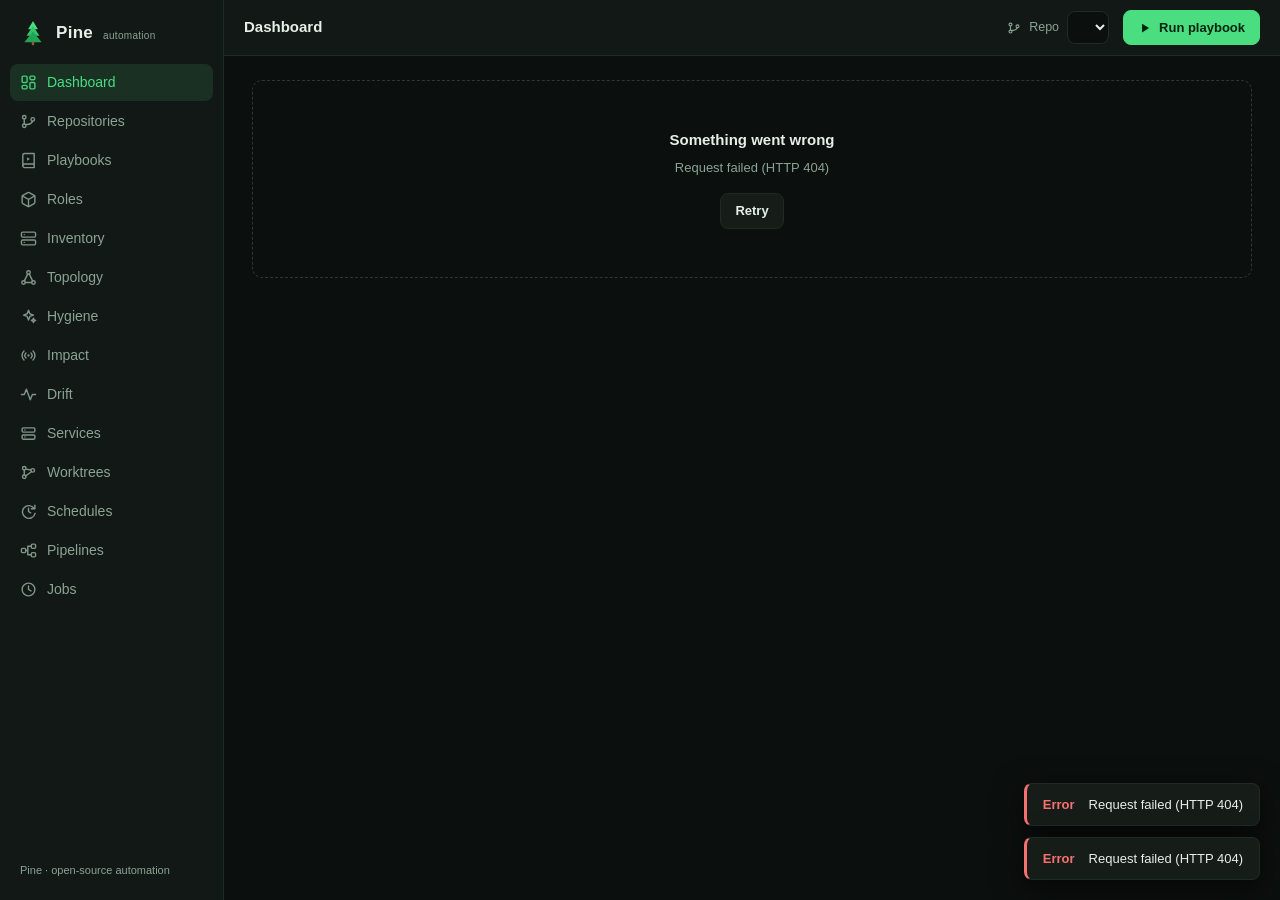
==== commit 8baf98c7: "Add git worktrees support across web, CLI, and API Implement listing of git working trees attached t" ====
--- a/web/index.html
+++ b/web/index.html
@@ -62,6 +62,10 @@
         <svg viewBox="0 0 24 24" fill="none" stroke="currentColor" stroke-width="2" stroke-linecap="round" stroke-linejoin="round"><rect x="3" y="4" width="18" height="6" rx="1.5"/><rect x="3" y="14" width="18" height="6" rx="1.5"/><path d="M7 7h.01M7 17h.01"/></svg>
         <span>Services</span><span class="kbd-hint">g v</span>
       </a>
+      <a class="nav-item" href="#/worktrees" data-nav="worktrees">
+        <svg viewBox="0 0 24 24" fill="none" stroke="currentColor" stroke-width="2" stroke-linecap="round" stroke-linejoin="round"><circle cx="6" cy="6" r="2.5"/><circle cx="6" cy="18" r="2.5"/><circle cx="18" cy="9" r="2.5"/><path d="M6 8.5v7M8.4 7.2 15.6 8.4M8 17l8-6"/></svg>
+        <span>Worktrees</span><span class="kbd-hint">g k</span>
+      </a>
       <a class="nav-item" href="#/schedules" data-nav="schedules">
         <svg viewBox="0 0 24 24" fill="none" stroke="currentColor" stroke-width="2" stroke-linecap="round" stroke-linejoin="round"><path d="M21.3 14.6A9 9 0 1 1 20 7.7"/><path d="M21 3v5h-5"/><path d="M12 7.5V12l3 1.8"/></svg>
         <span>Schedules</span><span class="kbd-hint">g s</span>
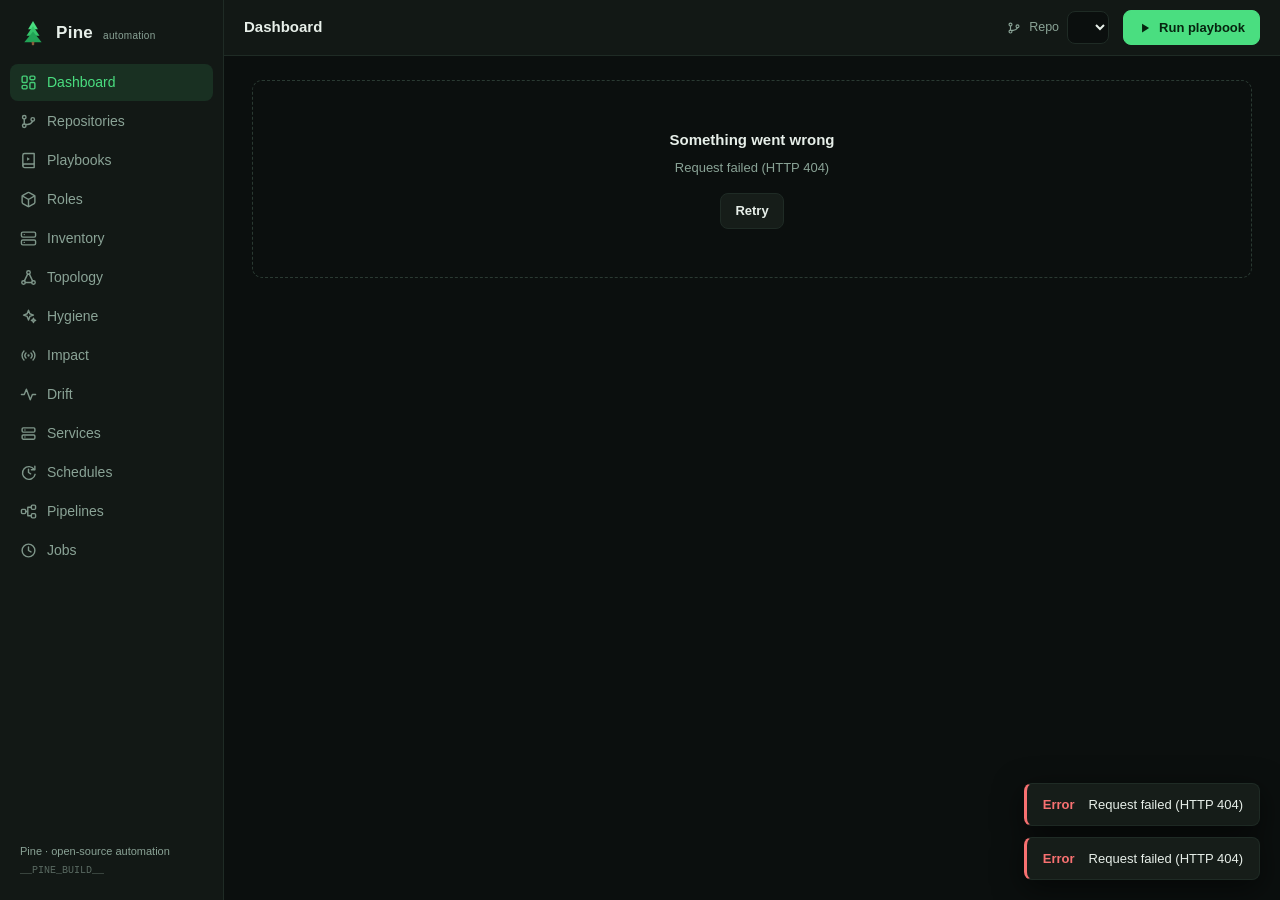
==== commit 3c0ac8e3: "Playbook variable resolution, effective-vars CLI, and task-flow polish Variable resolution (web): ea" ====
--- a/web/index.html
+++ b/web/index.html
@@ -62,10 +62,6 @@
         <svg viewBox="0 0 24 24" fill="none" stroke="currentColor" stroke-width="2" stroke-linecap="round" stroke-linejoin="round"><rect x="3" y="4" width="18" height="6" rx="1.5"/><rect x="3" y="14" width="18" height="6" rx="1.5"/><path d="M7 7h.01M7 17h.01"/></svg>
         <span>Services</span><span class="kbd-hint">g v</span>
       </a>
-      <a class="nav-item" href="#/worktrees" data-nav="worktrees">
-        <svg viewBox="0 0 24 24" fill="none" stroke="currentColor" stroke-width="2" stroke-linecap="round" stroke-linejoin="round"><circle cx="6" cy="6" r="2.5"/><circle cx="6" cy="18" r="2.5"/><circle cx="18" cy="9" r="2.5"/><path d="M6 8.5v7M8.4 7.2 15.6 8.4M8 17l8-6"/></svg>
-        <span>Worktrees</span><span class="kbd-hint">g k</span>
-      </a>
       <a class="nav-item" href="#/schedules" data-nav="schedules">
         <svg viewBox="0 0 24 24" fill="none" stroke="currentColor" stroke-width="2" stroke-linecap="round" stroke-linejoin="round"><path d="M21.3 14.6A9 9 0 1 1 20 7.7"/><path d="M21 3v5h-5"/><path d="M12 7.5V12l3 1.8"/></svg>
         <span>Schedules</span><span class="kbd-hint">g s</span>
@@ -80,7 +76,9 @@
       </a>
 
       <div class="spacer"></div>
-      <div class="foot">Pine &middot; open-source automation</div>
+      <div class="foot">Pine &middot; open-source automation
+        <span class="build-info" title="deployed build — if this is stale, your browser cached old assets">__PINE_BUILD__</span>
+      </div>
     </aside>
 
     <div class="main">
--- a/web/style.css
+++ b/web/style.css
@@ -104,6 +104,7 @@
 .sidebar .spacer { flex: 1; }
 .sidebar .foot { padding: 8px 10px; font-size: 11px; color: var(--muted); }
 .sidebar .foot a { color: var(--muted); }
+.sidebar .foot .build-info { display: block; margin-top: 4px; font-family: var(--mono); font-size: 10px; color: #5a6a62; }
 
 .main { flex: 1; display: flex; flex-direction: column; min-width: 0; }
 
@@ -465,6 +466,16 @@
   color: var(--text);
 }
 .code-view code { font-size: inherit; }
+/* syntax highlighting tokens (YAML / INI preview) */
+.code-view .tok-comment { color: var(--muted); font-style: italic; }
+.code-view .tok-key { color: var(--secondary); }
+.code-view .tok-attr { color: var(--secondary); }
+.code-view .tok-str { color: #9ece9a; }
+.code-view .tok-num { color: var(--purple); }
+.code-view .tok-bool { color: var(--orange); }
+.code-view .tok-jinja { color: var(--warning); }
+.code-view .tok-punct { color: var(--muted); }
+.code-view .tok-doc { color: var(--muted); }
 
 /* ---------- tabs ---------- */
 
@@ -500,12 +511,75 @@
 .repo-card .actions { display: flex; gap: 8px; border-top: 1px solid var(--border); padding-top: 12px; margin-top: auto; }
 .repo-card .err { color: var(--danger); font-size: 12px; background: var(--danger-dim); border-radius: 6px; padding: 6px 10px; font-family: var(--mono); }
 
+.repo-card .wt-section { border-top: 1px solid var(--border); padding-top: 10px; display: flex; flex-direction: column; gap: 6px; }
+.repo-card .wt-head { display: flex; align-items: center; gap: 6px; font-size: 11px; font-weight: 600; text-transform: uppercase; letter-spacing: 0.6px; color: var(--muted); }
+.repo-card .wt-head .wt-ic { display: inline-flex; color: var(--secondary); }
+.repo-card .wt-head .wt-ic svg { width: 13px; height: 13px; }
+.repo-card .wt-list { display: flex; flex-direction: column; gap: 4px; }
+.repo-card .wt-row {
+  display: flex; align-items: center; gap: 8px;
+  padding: 5px 8px; border-radius: 7px; background: var(--bg);
+  border: 1px solid var(--border);
+}
+.repo-card .wt-row .wt-sha { color: var(--muted); font-size: 11px; }
+.repo-card .wt-row .wt-path { color: var(--muted); font-size: 11px; min-width: 0; overflow: hidden; text-overflow: ellipsis; white-space: nowrap; }
+.repo-card .wt-row .grow { flex: 1; }
+
 /* ---------- playbook cards ---------- */
 
 .pb-card .top { display: flex; align-items: flex-start; gap: 10px; }
 .pb-card .name { font-weight: 650; font-size: 14.5px; }
 .pb-card .path { color: var(--muted); font-family: var(--mono); font-size: 11.5px; }
 .pb-card .meta-row { display: flex; gap: 6px; flex-wrap: wrap; margin-top: 10px; }
+
+/* ---------- playbook list (grouped by project) ---------- */
+
+.pb-toolbar { display: flex; align-items: center; gap: 8px; margin-bottom: 16px; }
+.pb-toolbar .pb-search-ic { display: inline-flex; color: var(--muted); position: relative; left: 26px; pointer-events: none; }
+.pb-toolbar .pb-search-ic svg { width: 15px; height: 15px; }
+.pb-filter { flex: 1; max-width: 420px; padding-left: 32px; }
+
+.pb-list { display: flex; flex-direction: column; gap: 18px; }
+
+.pb-group { display: flex; flex-direction: column; }
+.pb-group-head {
+  display: flex; align-items: center; gap: 8px;
+  padding: 4px 2px 8px; cursor: pointer; user-select: none;
+  border-bottom: 1px solid var(--border); margin-bottom: 6px;
+}
+.pb-group-head:hover .pb-group-name { color: var(--text); }
+.pb-caret { color: var(--muted); font-size: 11px; transition: transform 0.12s; }
+.pb-caret.collapsed { transform: rotate(-90deg); }
+.pb-folder-ic { display: inline-flex; color: var(--accent); }
+.pb-folder-ic svg { width: 15px; height: 15px; }
+.pb-group-name { font-weight: 600; font-size: 13px; color: var(--muted); }
+.pb-group-name.mono { font-family: var(--mono); font-size: 12.5px; }
+.pb-group-count { margin-left: 2px; }
+
+.pb-rows { display: flex; flex-direction: column; }
+
+.pb-row {
+  display: flex; align-items: center; gap: 14px;
+  padding: 9px 12px; border-radius: 8px;
+  border: 1px solid transparent;
+  transition: background 0.1s, border-color 0.1s;
+}
+.pb-row + .pb-row { margin-top: 2px; }
+.pb-row.clickable { cursor: pointer; }
+.pb-row.clickable:hover { background: var(--panel); border-color: var(--border); }
+.pb-row-main { min-width: 0; flex: 0 0 30%; max-width: 360px; }
+.pb-row-name { font-weight: 600; font-size: 13.5px; white-space: nowrap; overflow: hidden; text-overflow: ellipsis; }
+.pb-row-path { color: var(--muted); font-size: 11px; white-space: nowrap; overflow: hidden; text-overflow: ellipsis; }
+.pb-row-chips { display: flex; gap: 6px; flex-wrap: wrap; flex: 1; min-width: 0; }
+.pb-row-acts { display: flex; gap: 6px; flex: none; }
+.pb-chip-link { cursor: pointer; }
+.pb-chip-link.pb-host { color: var(--secondary); border-color: rgba(34, 211, 238, 0.25); }
+.pb-chip-link:hover { border-color: var(--accent); color: var(--accent); }
+
+@media (max-width: 760px) {
+  .pb-row { flex-wrap: wrap; }
+  .pb-row-main { flex-basis: 100%; max-width: none; }
+}
 
 /* ---------- playbook detail / task flow ---------- */
 
@@ -559,6 +633,58 @@
 .chip.prompt-chip .icon-wrap svg { width: 12px; height: 12px; }
 .play-body { padding: 18px 22px; position: relative; }
 .flow-svg { position: absolute; inset: 0; width: 100%; height: 100%; pointer-events: none; z-index: 3; }
+
+/* play layout: task flow + a docked variables panel, side by side.
+   flex-start (not stretch) keeps the task flow's height independent of the
+   panel — otherwise a tall variables list stretches the body and the notify
+   arrows, drawn for that height, break when the list is filtered. */
+.play-layout { display: flex; align-items: flex-start; }
+.play-layout .play-body { flex: 1 1 auto; min-width: 0; overflow-x: auto; }
+.play-vars {
+  position: relative;
+  flex: 0 0 var(--pv-width, 320px); width: var(--pv-width, 320px);
+  max-height: 80vh;
+  border-left: 1px solid var(--border);
+  background: var(--bg);
+  display: flex; flex-direction: column; min-height: 0;
+}
+.vars-hidden .play-vars { display: none; }
+
+/* drag handle to resize the variables panel */
+.pv-resize { position: absolute; left: -4px; top: 0; bottom: 0; width: 9px; cursor: col-resize; z-index: 6; }
+.pv-resize::after { content: ""; position: absolute; left: 4px; top: 0; bottom: 0; width: 1px; background: transparent; transition: background 0.1s; }
+.pv-resize:hover::after, body.pv-resizing .pv-resize::after { background: var(--accent); width: 2px; left: 3px; }
+body.pv-resizing { cursor: col-resize; user-select: none; }
+.play-vars .vars-pane-head { padding: 14px 16px 10px; }
+.play-vars .vars-pane-list { flex: 1; min-height: 0; overflow-y: auto; }
+
+/* colour the variable names by state, matching the task-flow tokens */
+.vp-known .vp-item-name { color: var(--accent); }
+.vp-runtime .vp-item-name { color: var(--secondary); }
+.vp-elsewhere .vp-item-name { color: var(--warning); }
+.vp-undefined .vp-item-name { color: var(--danger); }
+
+/* all / used-here segmented toggle */
+.vp-seg { display: flex; gap: 4px; margin: 10px 16px 0; background: var(--bg); border: 1px solid var(--border); border-radius: 8px; padding: 3px; }
+.vp-seg-btn { flex: 1; border: none; background: transparent; color: var(--muted); font-size: 11.5px; font-weight: 550; padding: 5px 8px; border-radius: 6px; cursor: pointer; }
+.vp-seg-btn:hover { color: var(--text); }
+.vp-seg-btn.active { background: var(--accent-dim); color: var(--accent); }
+
+/* colour legend */
+.var-legend { display: flex; flex-wrap: wrap; gap: 6px 12px; padding: 8px 16px; border-bottom: 1px solid var(--border); }
+.var-legend .vl-item { display: inline-flex; align-items: center; gap: 5px; font-size: 10.5px; color: var(--muted); }
+.var-legend .vl-dot { width: 9px; height: 9px; border-radius: 50%; flex: none; }
+.vl-dot.var-known { background: var(--accent); }
+.vl-dot.var-runtime { background: var(--secondary); }
+.vl-dot.var-elsewhere { background: var(--warning); }
+.vl-dot.var-undefined { background: var(--danger); }
+.vl-dot.var-loop { background: var(--purple); }
+
+@media (max-width: 1100px) {
+  .play-layout { flex-direction: column; }
+  .play-vars { flex-basis: auto; width: auto; border-left: none; border-top: 1px solid var(--border); max-height: 360px; }
+  .pv-resize { display: none; }
+}
 
 .flow-phase { margin-bottom: 4px; }
 .flow-phase-label {
@@ -644,8 +770,105 @@
 
 .task-node.handler-node { border-color: rgba(251, 191, 36, 0.3); background: rgba(251, 191, 36, 0.04); }
 
+/* ---------- resolved variable tokens + lineage popover ---------- */
+
+.resolve-controls { display: flex; align-items: center; }
+.resolve-picker { display: inline-flex; align-items: center; gap: 6px; color: var(--muted); }
+.resolve-picker .icon-wrap svg { width: 14px; height: 14px; }
+.resolve-as {
+  background: var(--bg); color: var(--text); border: 1px solid var(--border);
+  border-radius: 7px; padding: 5px 8px; font-size: 12.5px; max-width: 220px;
+}
+.resolve-as option.opt-varies { color: var(--warning); }
+
+.var-tok {
+  display: inline; cursor: pointer; border-radius: 4px; padding: 0 2px;
+  border-bottom: 1px dashed transparent;
+}
+.var-tok.var-known { color: var(--accent); background: rgba(74, 222, 128, 0.08); border-bottom-color: rgba(74, 222, 128, 0.45); }
+.var-tok.var-known:hover { background: rgba(74, 222, 128, 0.16); }
+.var-tok.var-loop { color: var(--purple); background: rgba(192, 132, 252, 0.1); border-bottom-color: rgba(192, 132, 252, 0.5); cursor: help; }
+/* unresolved states, by how definable the variable is */
+.var-tok.var-runtime { color: var(--secondary); background: rgba(34, 211, 238, 0.07); border-bottom-color: rgba(34, 211, 238, 0.45); font-family: var(--mono); }
+.var-tok.var-runtime:hover { background: rgba(34, 211, 238, 0.16); }
+.var-tok.var-elsewhere { color: var(--warning); background: rgba(251, 191, 36, 0.07); border-bottom-color: rgba(251, 191, 36, 0.5); font-family: var(--mono); }
+.var-tok.var-elsewhere:hover { background: rgba(251, 191, 36, 0.16); }
+.var-tok.var-undefined { color: var(--danger); background: rgba(248, 113, 113, 0.1); border-bottom-color: var(--danger); font-family: var(--mono); font-weight: 600; }
+.var-tok.var-undefined:hover { background: rgba(248, 113, 113, 0.2); }
+
+.t-loop-items { margin-top: 8px; }
+.t-loop-items .tli-head { display: flex; align-items: center; gap: 5px; margin-bottom: 4px; }
+.t-loop-items .tli-label { display: inline-flex; color: var(--purple); }
+.t-loop-items .tli-label svg { width: 13px; height: 13px; }
+.t-loop-items .tli-count { color: var(--purple); font-size: 10px; font-weight: 700; text-transform: uppercase; letter-spacing: 0.5px; }
+.t-loop-items .tli-list { display: flex; flex-direction: column; gap: 2px; margin-left: 5px; padding-left: 8px; border-left: 2px solid rgba(192, 132, 252, 0.3); }
+.t-loop-items .tli-line { display: flex; gap: 6px; align-items: baseline; font-family: var(--mono); font-size: 11.5px; color: var(--muted); line-height: 1.5; }
+.t-loop-items .tli-bullet { color: var(--purple); flex: none; }
+.t-loop-items .tli-more { padding-left: 14px; }
+
+.var-popover {
+  position: absolute; z-index: 200; max-width: 420px;
+  background: var(--panel); border: 1px solid #2e4438; border-radius: 10px;
+  box-shadow: 0 12px 32px rgba(0, 0, 0, 0.45); padding: 10px 12px;
+}
+.var-pop-head { display: flex; align-items: center; justify-content: space-between; gap: 10px; margin-bottom: 8px; }
+.var-pop-head .vp-key { font-size: 13px; font-weight: 650; color: var(--text); }
+.var-pop-empty { color: var(--muted); font-size: 12px; line-height: 1.5; max-width: 360px; }
+.var-pop-empty.var-undefined { color: var(--danger); }
+.var-pop-empty.var-elsewhere { color: var(--warning); }
+.var-state-chip.var-undefined { color: var(--danger); border-color: rgba(248, 113, 113, 0.4); background: var(--danger-dim); }
+.var-state-chip.var-elsewhere { color: var(--warning); border-color: rgba(251, 191, 36, 0.4); background: var(--warning-dim); }
+.var-state-chip.var-runtime { color: var(--secondary); border-color: rgba(34, 211, 238, 0.4); background: var(--secondary-dim); }
+.var-pop-chain { display: flex; flex-direction: column; gap: 3px; }
+.var-pop-row { display: grid; grid-template-columns: auto 1fr auto; gap: 8px; align-items: center; padding: 4px 6px; border-radius: 6px; font-size: 12px; }
+.var-pop-row .vp-scope { color: var(--muted); text-transform: uppercase; font-size: 9.5px; letter-spacing: 0.6px; font-weight: 700; }
+.var-pop-row .vp-name { color: var(--secondary); overflow: hidden; text-overflow: ellipsis; }
+.var-pop-row .vp-val { color: var(--text); justify-self: end; max-width: 200px; overflow: hidden; text-overflow: ellipsis; white-space: nowrap; }
+.var-pop-row.eff { background: rgba(74, 222, 128, 0.08); }
+.var-pop-row.eff .vp-val { color: var(--accent); font-weight: 600; }
+
+/* ---------- playbook variables pane (right drawer) ---------- */
+
+.vars-pane {
+  position: fixed; top: 0; right: 0; z-index: 150;
+  width: 380px; max-width: 92vw; height: 100vh;
+  background: var(--panel); border-left: 1px solid var(--border);
+  box-shadow: -16px 0 40px rgba(0, 0, 0, 0.4);
+  display: flex; flex-direction: column;
+  transition: transform 0.18s ease;
+}
+.vars-pane.collapsed { transform: translateX(100%); }
+.vars-pane-head { display: flex; align-items: flex-start; justify-content: space-between; gap: 10px; padding: 16px 16px 12px; border-bottom: 1px solid var(--border); }
+.vars-pane-head b { font-size: 14px; }
+.vars-pane-filter { margin: 12px 16px 8px; padding: 7px 10px; background: var(--bg); border: 1px solid var(--border); border-radius: 8px; color: var(--text); }
+.vars-pane-list { flex: 1; overflow-y: auto; padding: 0 12px 16px; display: flex; flex-direction: column; gap: 4px; }
+
+.vp-item { flex: 0 0 auto; border: 1px solid var(--border); border-radius: 8px; background: var(--bg); overflow: hidden; }
+/* stacked rows: name, then full value (wraps), then source — nothing truncated */
+.vp-item-head { display: block; padding: 9px 11px; cursor: pointer; }
+.vp-item-head:hover { background: rgba(255, 255, 255, 0.03); }
+.vp-item-name { display: block; font-size: 12.5px; font-weight: 600; word-break: break-word; }
+.vp-item-val { display: block; margin-top: 3px; color: var(--text); font-size: 11.5px; line-height: 1.45; word-break: break-word; overflow-wrap: anywhere; white-space: pre-wrap; }
+.vp-item-val:empty { display: none; }
+.vp-item-src { display: block; margin-top: 4px; color: var(--muted); font-size: 9.5px; text-transform: uppercase; letter-spacing: 0.5px; }
+.vp-item-head .var-state-chip { margin-top: 4px; }
+.vp-item-chain { display: none; flex-direction: column; gap: 2px; padding: 0 8px 8px; }
+.vp-item.open .vp-item-chain { display: flex; }
+.vp-item.open { border-color: #2e4438; }
+.vp-item-head.vp-noexpand { cursor: default; }
+.vp-item.vp-undefined { border-color: rgba(248, 113, 113, 0.4); }
+.vp-item.vp-elsewhere { border-color: rgba(251, 191, 36, 0.3); }
+.vars-pane-undef { color: var(--danger); font-size: 11px; font-weight: 600; margin-top: 2px; }
+
 .chip.when-chip { color: var(--warning); border-color: rgba(251, 191, 36, 0.3); background: var(--warning-dim); max-width: 280px; overflow: hidden; text-overflow: ellipsis; cursor: help; }
 .chip.notify-chip { color: var(--warning); border-color: rgba(251, 191, 36, 0.3); background: transparent; }
+.chip.notify-link { cursor: pointer; }
+.chip.notify-link:hover { background: var(--warning-dim); border-color: var(--warning); }
+.task-node.flash-handler { animation: handler-flash 1.3s ease-out; }
+@keyframes handler-flash {
+  0%, 30% { border-color: var(--warning); box-shadow: 0 0 0 3px rgba(251, 191, 36, 0.35); }
+  100% { box-shadow: 0 0 0 0 rgba(251, 191, 36, 0); }
+}
 
 .block-group {
   border: 1px solid #2c3e34;
@@ -671,6 +894,17 @@
 .rescue-group > .block-label { color: var(--danger); }
 .always-group > .block-label { color: var(--secondary); }
 .block-sub + .block-sub { margin-top: 10px; }
+
+/* import_tasks pulled inline */
+.block-group.import-group { border-left-color: #a5b4c4; background: rgba(165, 180, 196, 0.04); }
+.import-group > .block-label { color: #a5b4c4; }
+.import-group > .block-label .module { margin-top: 0; }
+.import-group > .block-label .import-file { font-size: 11.5px; text-transform: none; letter-spacing: 0; font-weight: 500; }
+.import-group > .block-label .import-title { color: var(--text); text-transform: none; letter-spacing: 0; font-size: 12px; font-weight: 550; }
+.import-group > .block-label .import-count { margin-left: auto; }
+.import-group > .block-label a.import-file { display: inline-flex; align-items: center; gap: 5px; color: var(--secondary); text-decoration: none; border-bottom: 1px dashed rgba(34, 211, 238, 0.4); cursor: pointer; }
+.import-group > .block-label a.import-file:hover { color: #67e8f9; border-bottom-color: #67e8f9; }
+.import-group > .block-label a.import-file .icon-wrap svg { width: 12px; height: 12px; }
 
 .roles-strip { display: flex; gap: 8px; flex-wrap: wrap; }
 .role-chip-lg {
@@ -1048,6 +1282,8 @@
 }
 .pt-name { font-size: 13px; font-weight: 550; }
 .pt-name.templated { border-bottom: 1px dashed rgba(138, 163, 150, 0.5); cursor: help; }
+.pt-args { color: var(--muted); font-size: 11.5px; margin-top: 3px; word-break: break-word; }
+.pt-args.templated { border-bottom: 1px dashed rgba(74, 222, 128, 0.4); cursor: help; width: fit-content; max-width: 100%; }
 .pt-chips { display: flex; gap: 5px; flex-wrap: wrap; margin-top: 5px; }
 .pt-checknote { color: var(--warning); font-size: 11.5px; margin-top: 4px; }
 .pt-verdict { display: flex; flex-direction: column; align-items: flex-end; gap: 4px; flex: 0 0 110px; margin-top: 3px; }
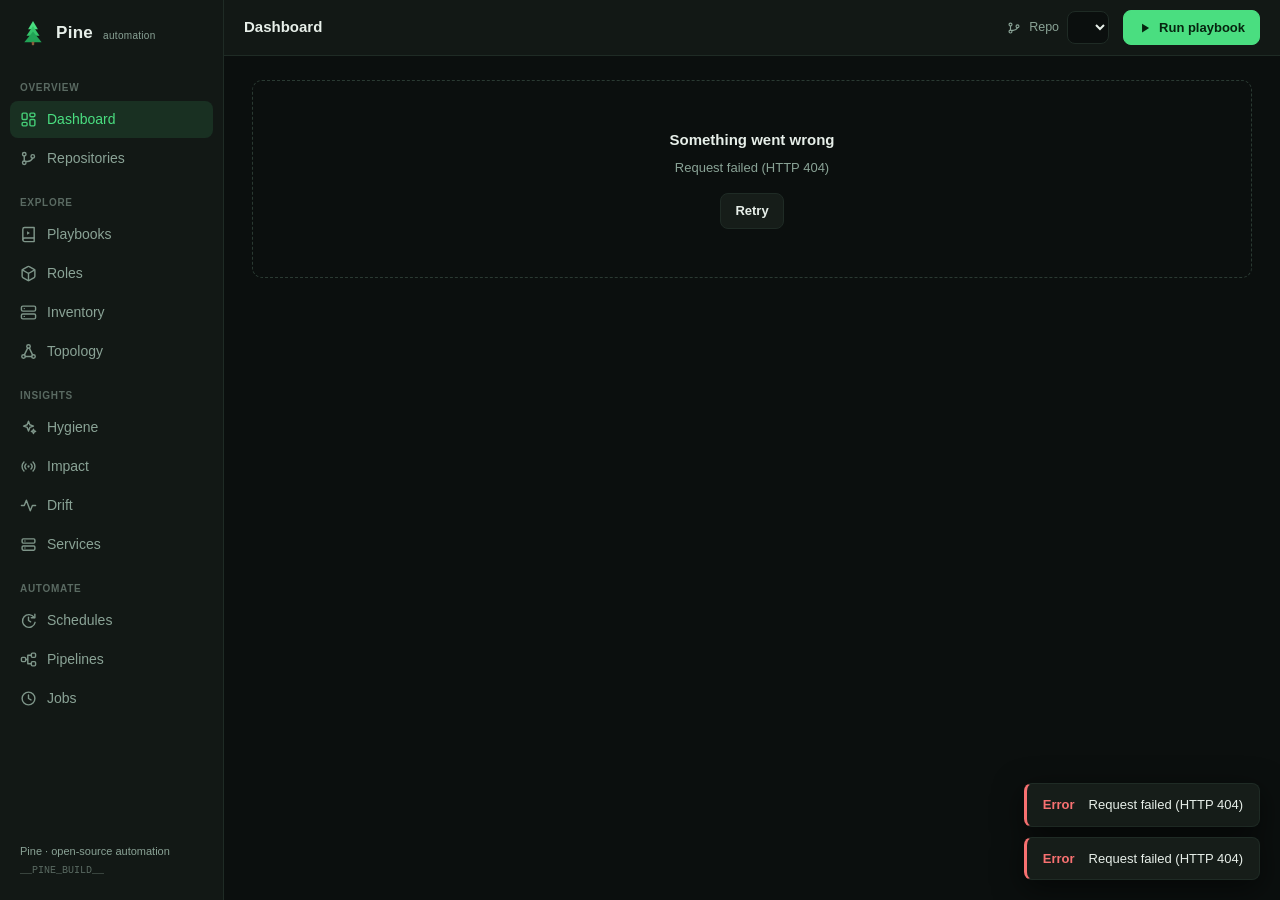
==== commit 44d46463: "web/ux: group the 14 sidebar sections into Overview/Explore/Insights/Automate A flat list of 14 nav " ====
--- a/web/index.html
+++ b/web/index.html
@@ -22,6 +22,7 @@
         <span class="ver">automation</span>
       </div>
 
+      <div class="nav-group">Overview</div>
       <a class="nav-item" href="#/dashboard" data-nav="dashboard">
         <svg viewBox="0 0 24 24" fill="none" stroke="currentColor" stroke-width="2" stroke-linecap="round" stroke-linejoin="round"><rect x="3" y="3" width="7" height="9" rx="1.5"/><rect x="14" y="3" width="7" height="5" rx="1.5"/><rect x="14" y="12" width="7" height="9" rx="1.5"/><rect x="3" y="16" width="7" height="5" rx="1.5"/></svg>
         <span>Dashboard</span><span class="kbd-hint">g d</span>
@@ -30,6 +31,7 @@
         <svg viewBox="0 0 24 24" fill="none" stroke="currentColor" stroke-width="2" stroke-linecap="round" stroke-linejoin="round"><circle cx="6" cy="6" r="2.5"/><circle cx="6" cy="18" r="2.5"/><circle cx="18" cy="9" r="2.5"/><path d="M6 8.5v7M18 11.5a9 9 0 0 1-9.5 4.5"/></svg>
         <span>Repositories</span><span class="kbd-hint">g r</span>
       </a>
+      <div class="nav-group">Explore</div>
       <a class="nav-item" href="#/playbooks" data-nav="playbooks">
         <svg viewBox="0 0 24 24" fill="none" stroke="currentColor" stroke-width="2" stroke-linecap="round" stroke-linejoin="round"><path d="M4 19.5A2.5 2.5 0 0 1 6.5 17H20V2H6.5A2.5 2.5 0 0 0 4 4.5z"/><path d="M4 19.5A2.5 2.5 0 0 0 6.5 22H20v-5"/><path d="M10 7.5l4 2.5-4 2.5z" fill="currentColor" stroke="none"/></svg>
         <span>Playbooks</span><span class="kbd-hint">g p</span>
@@ -46,6 +48,7 @@
         <svg viewBox="0 0 24 24" fill="none" stroke="currentColor" stroke-width="2" stroke-linecap="round" stroke-linejoin="round"><circle cx="12" cy="5" r="2.5"/><circle cx="5" cy="19" r="2.5"/><circle cx="19" cy="19" r="2.5"/><path d="M10.8 7.2L6.2 16.8M13.2 7.2l4.6 9.6M7.5 19h9"/></svg>
         <span>Topology</span><span class="kbd-hint">g t</span>
       </a>
+      <div class="nav-group">Insights</div>
       <a class="nav-item" href="#/hygiene" data-nav="hygiene">
         <svg viewBox="0 0 24 24" fill="none" stroke="currentColor" stroke-width="2" stroke-linecap="round" stroke-linejoin="round"><path d="M12 3l1.9 5.1L19 10l-5.1 1.9L12 17l-1.9-5.1L5 10l5.1-1.9z"/><path d="M19 14.5l.9 2.1 2.1.9-2.1.9-.9 2.1-.9-2.1-2.1-.9 2.1-.9z"/></svg>
         <span>Hygiene</span><span class="kbd-hint">g h</span>
@@ -62,6 +65,7 @@
         <svg viewBox="0 0 24 24" fill="none" stroke="currentColor" stroke-width="2" stroke-linecap="round" stroke-linejoin="round"><rect x="3" y="4" width="18" height="6" rx="1.5"/><rect x="3" y="14" width="18" height="6" rx="1.5"/><path d="M7 7h.01M7 17h.01"/></svg>
         <span>Services</span><span class="kbd-hint">g v</span>
       </a>
+      <div class="nav-group">Automate</div>
       <a class="nav-item" href="#/schedules" data-nav="schedules">
         <svg viewBox="0 0 24 24" fill="none" stroke="currentColor" stroke-width="2" stroke-linecap="round" stroke-linejoin="round"><path d="M21.3 14.6A9 9 0 1 1 20 7.7"/><path d="M21 3v5h-5"/><path d="M12 7.5V12l3 1.8"/></svg>
         <span>Schedules</span><span class="kbd-hint">g s</span>
--- a/web/style.css
+++ b/web/style.css
@@ -68,6 +68,7 @@
   flex-direction: column;
   padding: 14px 10px;
   gap: 2px;
+  overflow-y: auto;
 }
 
 .sidebar .brand {
@@ -100,6 +101,18 @@
 .nav-item svg { width: 17px; height: 17px; flex: 0 0 auto; opacity: 0.9; }
 .nav-item .kbd-hint { margin-left: auto; font-size: 10px; color: var(--muted); opacity: 0; font-family: var(--mono); }
 .nav-item:hover .kbd-hint { opacity: 0.7; }
+
+.nav-group {
+  padding: 4px 10px;
+  margin-top: 12px;
+  font-size: 10px;
+  font-weight: 650;
+  letter-spacing: 0.7px;
+  text-transform: uppercase;
+  color: #5a6a62;
+  user-select: none;
+}
+.nav-group:first-of-type { margin-top: 2px; }
 
 .sidebar .spacer { flex: 1; }
 .sidebar .foot { padding: 8px 10px; font-size: 11px; color: var(--muted); }
@@ -427,6 +440,17 @@
 }
 .modal-head h2 { margin: 0; font-size: 16px; font-weight: 650; flex: 1; }
 .modal-body { padding: 16px 20px; }
+.run-confirm .confirm-row {
+  display: flex; justify-content: space-between; align-items: baseline; gap: 16px;
+  padding: 7px 0; border-bottom: 1px solid var(--border);
+}
+.run-confirm .confirm-row:last-of-type { border-bottom: none; }
+.run-confirm .confirm-val { color: var(--text); text-align: right; word-break: break-word; }
+.run-confirm .confirm-warn {
+  margin-top: 12px; padding: 9px 11px; border-radius: 8px;
+  color: var(--warning); background: var(--warning-dim);
+  border: 1px solid rgba(251, 191, 36, 0.3); font-size: 12.5px; line-height: 1.45;
+}
 .modal-foot {
   padding: 14px 20px;
   border-top: 1px solid var(--border);
@@ -508,7 +532,8 @@
 .repo-card .counts .c { display: flex; flex-direction: column; }
 .repo-card .counts .c b { font-size: 15px; font-variant-numeric: tabular-nums; }
 .repo-card .counts .c span { font-size: 10.5px; color: var(--muted); text-transform: uppercase; letter-spacing: 0.5px; }
-.repo-card .actions { display: flex; gap: 8px; border-top: 1px solid var(--border); padding-top: 12px; margin-top: auto; }
+.repo-card .actions { display: flex; flex-wrap: wrap; gap: 8px; border-top: 1px solid var(--border); padding-top: 12px; margin-top: auto; }
+.repo-card .actions .act-danger { margin-left: auto; }
 .repo-card .err { color: var(--danger); font-size: 12px; background: var(--danger-dim); border-radius: 6px; padding: 6px 10px; font-family: var(--mono); }
 
 .repo-card .wt-section { border-top: 1px solid var(--border); padding-top: 10px; display: flex; flex-direction: column; gap: 6px; }
@@ -639,10 +664,14 @@
    panel — otherwise a tall variables list stretches the body and the notify
    arrows, drawn for that height, break when the list is filtered. */
 .play-layout { display: flex; align-items: flex-start; }
-.play-layout .play-body { flex: 1 1 auto; min-width: 0; overflow-x: auto; }
+/* the task flow takes the width it needs (content + room for handler arrows);
+   the variables panel fills all the remaining space. The drag handle adjusts
+   --flow-w to rebalance. */
+.play-layout .play-body { flex: 0 1 auto; width: var(--flow-w, max-content); min-width: 0; max-width: 80%; overflow-x: auto; }
+.play-layout .play-body.has-arrows { padding-right: 175px; }
 .play-vars {
   position: relative;
-  flex: 0 0 var(--pv-width, 320px); width: var(--pv-width, 320px);
+  flex: 1 1 auto; min-width: 300px;
   max-height: 80vh;
   border-left: 1px solid var(--border);
   background: var(--bg);
@@ -758,6 +787,19 @@
   max-width: 100%;
 }
 .task-node a.t-args-link:hover { color: #67e8f9; border-bottom-color: #67e8f9; }
+/* inline clickable src:/template file inside an args line */
+.task-node a.file-link {
+  display: inline-flex; align-items: center; gap: 4px; margin-left: 8px;
+  color: var(--secondary); cursor: pointer; text-decoration: none;
+  border-bottom: 1px dashed rgba(34, 211, 238, 0.4);
+  font-size: 11px; vertical-align: baseline;
+}
+.task-node a.file-link:hover { color: #67e8f9; border-bottom-color: #67e8f9; }
+/* vars_prompt rows in the run/plan modal */
+.prompt-row { display: grid; grid-template-columns: 200px 1fr; gap: 10px; align-items: center; margin-top: 6px; }
+.prompt-row > label { color: var(--secondary); }
+.task-node a.file-link .icon-wrap { flex: none; }
+.task-node a.file-link .icon-wrap svg { width: 11px; height: 11px; }
 .task-node a.t-args-link .icon-wrap { flex: none; }
 .task-node a.t-args-link .icon-wrap svg { width: 12px; height: 12px; }
 .task-node a.t-args-link span { overflow: hidden; text-overflow: ellipsis; white-space: nowrap; }
@@ -1097,6 +1139,29 @@
 .job-log .ll-skip { color: var(--muted); }
 .job-log .ll-recap { color: var(--purple); font-weight: 700; }
 .job-log .ll-warn { color: var(--orange); }
+/* PLAY RECAP host line — each counter coloured by meaning */
+.job-log .recap-line .rc-host { color: var(--text); font-weight: 700; }
+.job-log .recap-line .rc { font-weight: 700; }
+.job-log .recap-line .rc-ok { color: var(--accent); }
+.job-log .recap-line .rc-changed { color: var(--warning); }
+.job-log .recap-line .rc-bad { color: var(--danger); }
+.job-log .recap-line .rc-skip { color: var(--secondary); }
+.job-log .recap-line .rc-zero { color: var(--muted); font-weight: 400; }
+
+/* Messages panel: task msg outputs surfaced above the raw log */
+.job-messages { padding: 12px 16px; }
+.job-messages .jm-head { display: flex; align-items: center; gap: 7px; font-weight: 650; margin-bottom: 8px; }
+.job-messages .jm-head .icon-wrap svg { width: 15px; height: 15px; }
+.job-messages .jm-row {
+  display: flex; align-items: baseline; gap: 10px; padding: 6px 10px; border-radius: 6px;
+  border-left: 3px solid var(--border); background: var(--bg); margin-top: 4px;
+}
+.job-messages .jm-row.jm-failed { border-left-color: var(--danger); background: var(--danger-dim); }
+.job-messages .jm-row.jm-changed { border-left-color: var(--warning); }
+.job-messages .jm-row.jm-ok { border-left-color: var(--accent); }
+.job-messages .jm-host { color: var(--secondary); font-size: 12px; flex: none; }
+.job-messages .jm-task { color: var(--muted); font-size: 12px; flex: none; max-width: 220px; overflow: hidden; text-overflow: ellipsis; white-space: nowrap; }
+.job-messages .jm-msg { color: var(--text); font-family: var(--mono); font-size: 12.5px; white-space: pre-wrap; word-break: break-word; }
 .job-log .cursor {
   display: inline-block;
   width: 8px;
@@ -1134,7 +1199,7 @@
 @media (max-width: 900px) {
   .inv-layout { grid-template-columns: 1fr; }
   .sidebar { width: 60px; flex-basis: 60px; }
-  .sidebar .brand span, .nav-item span, .sidebar .foot { display: none; }
+  .sidebar .brand span, .nav-item span, .sidebar .foot, .nav-group { display: none; }
 }
 
 /* groups generated by the constructed inventory plugin */
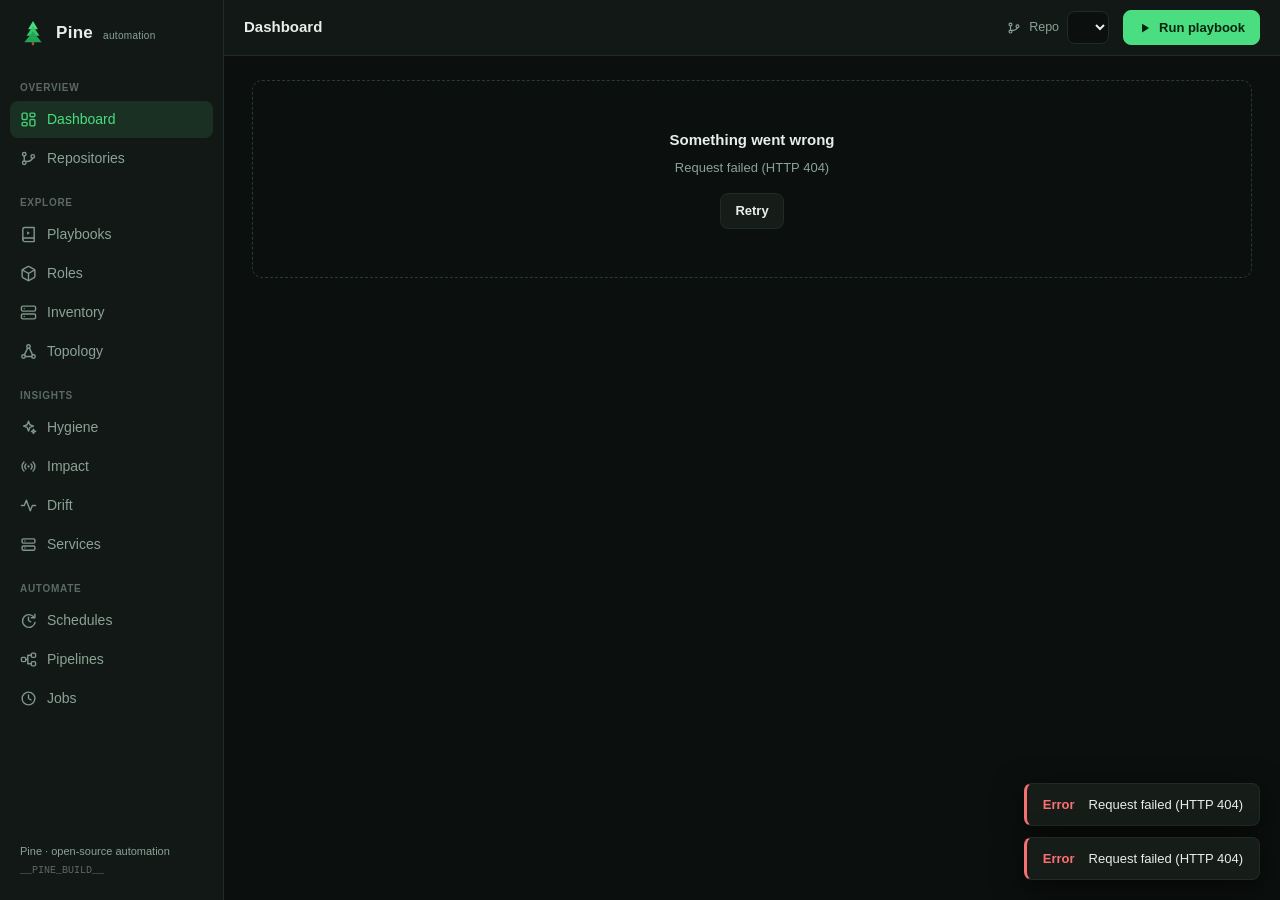
==== commit f5ab5a33: "fix: add PWA manifest + PNG icons so Safari/macOS shows the Pine icon Saving Pine to the Dock (Safar" ====
--- a/web/index.html
+++ b/web/index.html
@@ -4,8 +4,17 @@
   <meta charset="UTF-8">
   <meta name="viewport" content="width=device-width, initial-scale=1.0">
   <meta name="color-scheme" content="dark">
+  <meta name="theme-color" content="#0b0f0e">
   <title>Pine</title>
   <link rel="icon" type="image/svg+xml" href="logo.svg">
+  <link rel="icon" type="image/png" sizes="192x192" href="icon-192.png">
+  <!-- Safari (macOS/iOS) ignores SVG favicons when adding to the Dock/Home
+       Screen — it needs a PNG apple-touch-icon and a web manifest. -->
+  <link rel="apple-touch-icon" href="apple-touch-icon.png">
+  <link rel="manifest" href="manifest.webmanifest">
+  <meta name="apple-mobile-web-app-capable" content="yes">
+  <meta name="apple-mobile-web-app-status-bar-style" content="black-translucent">
+  <meta name="apple-mobile-web-app-title" content="Pine">
   <link rel="stylesheet" href="style.css">
 </head>
 <body>
--- a/web/style.css
+++ b/web/style.css
@@ -500,6 +500,12 @@
 .code-view .tok-jinja { color: var(--warning); }
 .code-view .tok-punct { color: var(--muted); }
 .code-view .tok-doc { color: var(--muted); }
+/* syntax highlighting for JSON result previews (Messages panel + collapsed log) */
+.json-hl .tok-key { color: var(--secondary); }
+.json-hl .tok-str { color: #9ece9a; }
+.json-hl .tok-num { color: var(--purple); }
+.json-hl .tok-bool { color: var(--orange); }
+.json-hl .tok-punct { color: var(--muted); }
 
 /* ---------- tabs ---------- */
 
@@ -592,10 +598,10 @@
 .pb-row + .pb-row { margin-top: 2px; }
 .pb-row.clickable { cursor: pointer; }
 .pb-row.clickable:hover { background: var(--panel); border-color: var(--border); }
-.pb-row-main { min-width: 0; flex: 0 0 30%; max-width: 360px; }
+.pb-row-main { min-width: 0; flex: 1 1 260px; }
 .pb-row-name { font-weight: 600; font-size: 13.5px; white-space: nowrap; overflow: hidden; text-overflow: ellipsis; }
 .pb-row-path { color: var(--muted); font-size: 11px; white-space: nowrap; overflow: hidden; text-overflow: ellipsis; }
-.pb-row-chips { display: flex; gap: 6px; flex-wrap: wrap; flex: 1; min-width: 0; }
+.pb-row-chips { display: flex; gap: 6px; flex-wrap: wrap; flex: 0 1 auto; min-width: 0; justify-content: flex-end; }
 .pb-row-acts { display: flex; gap: 6px; flex: none; }
 .pb-chip-link { cursor: pointer; }
 .pb-chip-link.pb-host { color: var(--secondary); border-color: rgba(34, 211, 238, 0.25); }
@@ -603,7 +609,8 @@
 
 @media (max-width: 760px) {
   .pb-row { flex-wrap: wrap; }
-  .pb-row-main { flex-basis: 100%; max-width: none; }
+  .pb-row-main { flex-basis: 100%; }
+  .pb-row-chips { justify-content: flex-start; }
 }
 
 /* ---------- playbook detail / task flow ---------- */
@@ -1148,20 +1155,44 @@
 .job-log .recap-line .rc-skip { color: var(--secondary); }
 .job-log .recap-line .rc-zero { color: var(--muted); font-weight: 400; }
 
-/* Messages panel: task msg outputs surfaced above the raw log */
+/* Result lines with a large JSON payload — collapsed to a one-line summary,
+   click to expand the full pretty-printed JSON. */
+.job-log .ll-json-head { cursor: pointer; display: flex; flex-wrap: wrap; align-items: baseline; gap: 4px 0; }
+.job-log .ll-json-head:hover { background: rgba(255, 255, 255, 0.04); }
+.job-log .ll-json-caret { color: var(--muted); flex: none; margin-right: 4px; transition: transform 0.12s; }
+.job-log .ll-json-msg { color: inherit; }
+.job-log .ll-json-detail { color: var(--warning); }
+.job-log .ll-json-size { font-size: 11px; margin-left: 6px; }
+.job-log .ll-json-full {
+  margin: 4px 0 6px 18px; padding: 10px 12px; background: var(--bg); border: 1px solid var(--border);
+  border-radius: 8px; font-size: 11.5px; line-height: 1.5; color: var(--text); white-space: pre-wrap;
+  word-break: break-word; max-height: 400px; overflow: auto;
+}
+
+/* Messages panel: task result summaries surfaced above the raw log */
 .job-messages { padding: 12px 16px; }
 .job-messages .jm-head { display: flex; align-items: center; gap: 7px; font-weight: 650; margin-bottom: 8px; }
 .job-messages .jm-head .icon-wrap svg { width: 15px; height: 15px; }
 .job-messages .jm-row {
-  display: flex; align-items: baseline; gap: 10px; padding: 6px 10px; border-radius: 6px;
-  border-left: 3px solid var(--border); background: var(--bg); margin-top: 4px;
+  border-radius: 6px; border-left: 3px solid var(--border); background: var(--bg); margin-top: 4px;
 }
 .job-messages .jm-row.jm-failed { border-left-color: var(--danger); background: var(--danger-dim); }
 .job-messages .jm-row.jm-changed { border-left-color: var(--warning); }
 .job-messages .jm-row.jm-ok { border-left-color: var(--accent); }
+.job-messages .jm-row-head { display: flex; flex-wrap: wrap; align-items: baseline; gap: 10px; padding: 6px 10px; cursor: pointer; }
+.job-messages .jm-row-head:hover { background: rgba(255, 255, 255, 0.03); }
+.job-messages .jm-caret { color: var(--muted); flex: none; }
 .job-messages .jm-host { color: var(--secondary); font-size: 12px; flex: none; }
 .job-messages .jm-task { color: var(--muted); font-size: 12px; flex: none; max-width: 220px; overflow: hidden; text-overflow: ellipsis; white-space: nowrap; }
 .job-messages .jm-msg { color: var(--text); font-family: var(--mono); font-size: 12.5px; white-space: pre-wrap; word-break: break-word; }
+.job-messages .jm-detail { color: var(--warning); font-size: 12px; white-space: pre-wrap; word-break: break-word; }
+.job-messages .jm-rc { color: var(--danger); font-size: 11px; flex: none; }
+.job-messages .jm-full {
+  display: none; margin: 0 10px 8px; padding: 10px 12px; background: var(--bg); border: 1px solid var(--border);
+  border-radius: 8px; font-size: 11.5px; line-height: 1.5; color: var(--text); white-space: pre-wrap;
+  word-break: break-word; max-height: 400px; overflow: auto;
+}
+.job-messages .jm-row.open .jm-full { display: block; }
 .job-log .cursor {
   display: inline-block;
   width: 8px;
@@ -1830,6 +1861,51 @@
 .pipe-toggles { display: flex; gap: 16px; flex-wrap: wrap; margin-top: 4px; }
 .pipe-toggles .check-row { font-size: 12px; color: var(--muted); }
 
+.pipe-vars { display: flex; flex-direction: column; gap: 6px; }
+.pipe-var-row { display: grid; grid-template-columns: 1fr 1fr auto; gap: 8px; align-items: center; }
+.pipe-var-row input { font-family: var(--mono); font-size: 12.5px; }
+
+/* ---------- fuzzy search-select combobox ---------- */
+
+.fz-select { position: relative; }
+.fz-select input { width: 100%; }
+.fz-menu {
+  position: fixed; z-index: 600;
+  background: var(--panel); border: 1px solid #2e4438; border-radius: 10px;
+  box-shadow: 0 12px 32px rgba(0, 0, 0, 0.45);
+  max-height: 260px; overflow-y: auto; padding: 4px;
+}
+.fz-opt {
+  display: flex; align-items: center; justify-content: space-between; gap: 10px;
+  padding: 7px 9px; border-radius: 7px; cursor: pointer; font-size: 12.5px;
+}
+.fz-opt:hover, .fz-opt.active { background: rgba(74, 222, 128, 0.1); }
+.fz-opt.selected { color: var(--accent); font-weight: 600; }
+.fz-opt-label { overflow: hidden; text-overflow: ellipsis; white-space: nowrap; }
+.fz-opt-sub { color: var(--muted); font-size: 11px; flex: none; }
+.fz-opt-kind { flex: none; pointer-events: none; }
+.fz-empty { padding: 10px; color: var(--muted); font-size: 12px; text-align: center; }
+
+/* ---------- host/group multi-select (pipeline step limit) ---------- */
+
+.host-picker {
+  display: flex; flex-wrap: wrap; align-items: center; gap: 5px;
+  border: 1px solid var(--border); border-radius: 8px; padding: 5px 6px;
+  background: var(--bg); cursor: text;
+}
+.host-picker:focus-within { border-color: var(--accent); box-shadow: 0 0 0 3px rgba(74, 222, 128, 0.12); }
+.host-picker input {
+  flex: 1; min-width: 100px; border: none !important; background: none !important;
+  padding: 3px 2px; box-shadow: none !important;
+}
+.hp-chips { display: contents; }
+.chip.hp-chip { padding-right: 4px; }
+.chip.hp-host { color: var(--secondary); border-color: rgba(34, 211, 238, 0.3); background: var(--secondary-dim); }
+.chip.hp-group { color: var(--purple); border-color: rgba(192, 132, 252, 0.3); background: rgba(192, 132, 252, 0.1); }
+.chip.hp-raw { color: var(--warning); border-color: rgba(251, 191, 36, 0.3); background: var(--warning-dim); }
+.hp-remove { cursor: pointer; opacity: 0.7; font-size: 13px; line-height: 1; }
+.hp-remove:hover { opacity: 1; }
+
 /* ---------- topology time-lapse ---------- */
 
 .timelapse-bar {
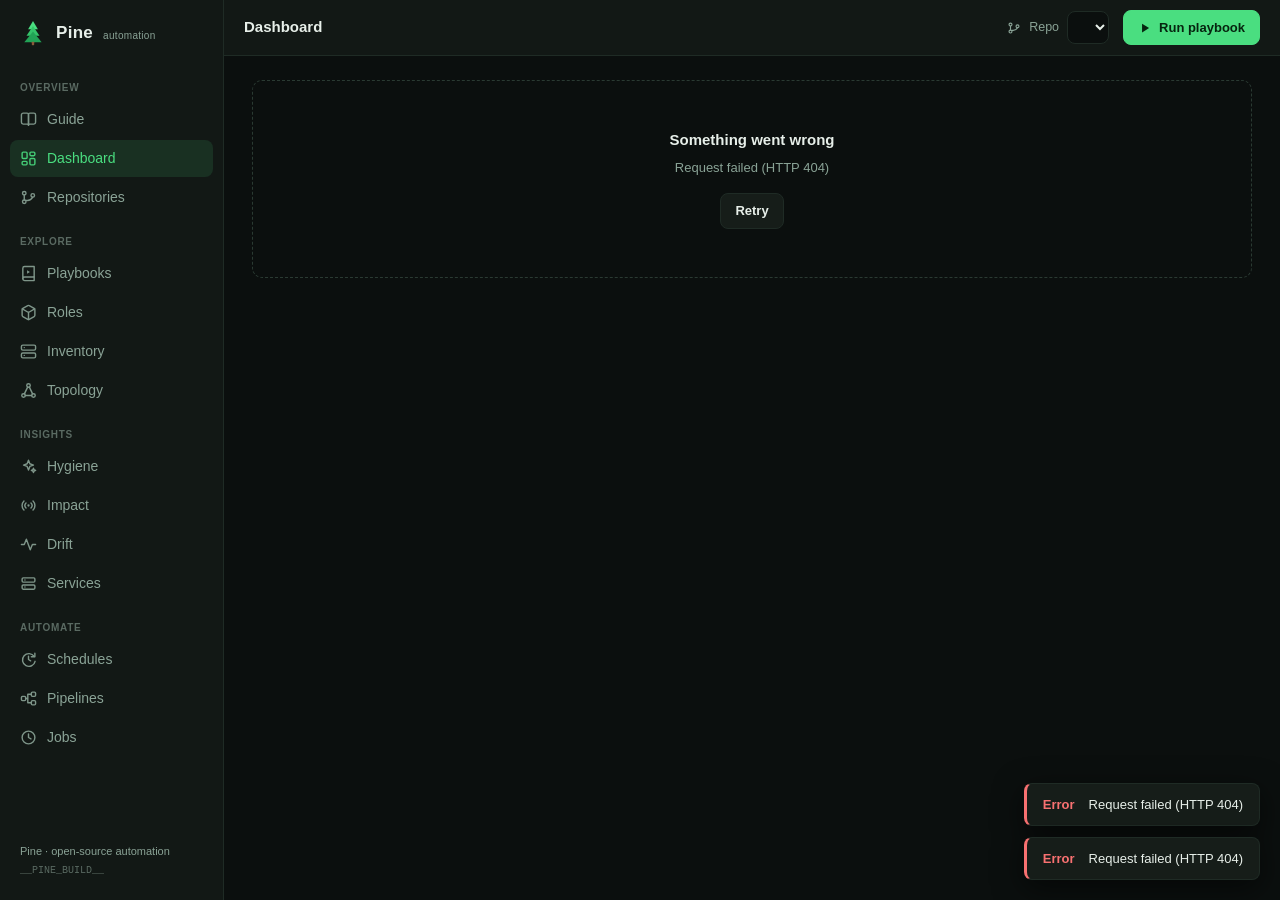
==== commit 493b6419: "feat: Guide page — explain a repo + Claude Code auto-describe Adds a per-repo "Guide" (top of the Ov" ====
--- a/web/index.html
+++ b/web/index.html
@@ -32,6 +32,10 @@
       </div>
 
       <div class="nav-group">Overview</div>
+      <a class="nav-item" href="#/guide" data-nav="guide">
+        <svg viewBox="0 0 24 24" fill="none" stroke="currentColor" stroke-width="2" stroke-linecap="round" stroke-linejoin="round"><path d="M2 5.5A2.5 2.5 0 0 1 4.5 3H10a2 2 0 0 1 2 2v15a1.5 1.5 0 0 0-1.5-1.5H4.5A2.5 2.5 0 0 1 2 16z"/><path d="M22 5.5A2.5 2.5 0 0 0 19.5 3H14a2 2 0 0 0-2 2v15a1.5 1.5 0 0 1 1.5-1.5h6A2.5 2.5 0 0 0 22 16z"/></svg>
+        <span>Guide</span><span class="kbd-hint">g g</span>
+      </a>
       <a class="nav-item" href="#/dashboard" data-nav="dashboard">
         <svg viewBox="0 0 24 24" fill="none" stroke="currentColor" stroke-width="2" stroke-linecap="round" stroke-linejoin="round"><rect x="3" y="3" width="7" height="9" rx="1.5"/><rect x="14" y="3" width="7" height="5" rx="1.5"/><rect x="14" y="12" width="7" height="9" rx="1.5"/><rect x="3" y="16" width="7" height="5" rx="1.5"/></svg>
         <span>Dashboard</span><span class="kbd-hint">g d</span>
--- a/web/style.css
+++ b/web/style.css
@@ -1937,3 +1937,77 @@
 }
 .timelapse-bar .tl-count { font-variant-numeric: tabular-nums; }
 .timelapse-bar .btn.active { border-color: var(--accent); color: var(--accent); }
+
+/* ============================================================
+   Guide page
+   ============================================================ */
+.panel-head { display: flex; align-items: baseline; gap: 12px; margin-bottom: 14px; }
+.panel-head h2 { font-size: 15px; margin: 0; }
+.guide-sub {
+  display: flex; align-items: center; gap: 8px;
+  font-size: 12px; text-transform: uppercase; letter-spacing: 0.7px;
+  color: var(--muted); font-weight: 650; margin: 20px 0 10px;
+}
+.count-pill {
+  font-size: 11px; letter-spacing: 0; text-transform: none;
+  background: var(--panel-2); border: 1px solid var(--border);
+  border-radius: 999px; padding: 1px 8px; color: var(--muted);
+}
+.entry-list { display: flex; flex-direction: column; gap: 6px; }
+.entry { display: flex; align-items: center; gap: 10px; padding: 4px 0; }
+.entry-link { cursor: pointer; border-radius: var(--radius); padding: 6px 8px; }
+.entry-link:hover { background: var(--panel-2); }
+
+.guide-pb-list { display: flex; flex-direction: column; gap: 8px; }
+.guide-pb {
+  border: 1px solid var(--border); border-radius: var(--radius);
+  padding: 10px 12px; background: var(--panel-2);
+}
+.guide-pb-title { display: flex; align-items: center; gap: 8px; flex-wrap: wrap; }
+.guide-pb-title a { font-weight: 600; color: var(--text); text-decoration: none; }
+.guide-pb-title a:hover { color: var(--accent); }
+.guide-pb-desc { font-size: 13px; margin: 4px 0 6px; color: var(--text); }
+.guide-pb-meta { display: flex; gap: 16px; flex-wrap: wrap; }
+
+.guide-role-grid {
+  display: grid; grid-template-columns: repeat(auto-fill, minmax(220px, 1fr)); gap: 10px;
+}
+.guide-role { padding: 12px 14px; display: flex; flex-direction: column; gap: 6px; }
+.guide-role.is-unused { opacity: 0.72; border-style: dashed; }
+.guide-role-head { display: flex; align-items: center; gap: 8px; }
+.guide-role-head a { color: var(--secondary); text-decoration: none; font-weight: 600; }
+.guide-role-head a:hover { text-decoration: underline; }
+.guide-role-desc { font-size: 13px; line-height: 1.4; }
+.guide-role-foot { display: flex; gap: 12px; margin-top: auto; }
+
+.caution-list { display: flex; flex-direction: column; gap: 8px; }
+.caution { display: flex; align-items: flex-start; gap: 10px; }
+.caution-body { font-size: 13px; line-height: 1.5; }
+
+.describe-actions { display: flex; gap: 10px; margin-top: 12px; }
+.describe-out { margin-top: 14px; }
+.describe-log {
+  max-height: 340px; overflow: auto;
+  border: 1px solid var(--border); border-radius: var(--radius);
+  padding: 10px 12px; background: #0a0d0c;
+}
+
+/* README markdown preview */
+.markdown-body { font-size: 14px; line-height: 1.65; color: var(--text); overflow-wrap: anywhere; }
+.markdown-body.clamp { max-height: 320px; overflow: hidden; position: relative;
+  -webkit-mask-image: linear-gradient(#000 60%, transparent); mask-image: linear-gradient(#000 60%, transparent); }
+.markdown-body h2, .markdown-body h3, .markdown-body h4 { margin: 18px 0 8px; line-height: 1.3; }
+.markdown-body h2 { font-size: 18px; } .markdown-body h3 { font-size: 15px; } .markdown-body h4 { font-size: 14px; color: var(--muted); }
+.markdown-body p { margin: 8px 0; }
+.markdown-body ul, .markdown-body ol { margin: 8px 0; padding-left: 22px; }
+.markdown-body li { margin: 3px 0; }
+.markdown-body a { color: var(--secondary); }
+.markdown-body code { background: var(--panel-2); border: 1px solid var(--border); border-radius: 5px; padding: 1px 5px; font-family: var(--mono); font-size: 12.5px; }
+.markdown-body pre { background: #0a0d0c; border: 1px solid var(--border); border-radius: var(--radius); padding: 12px 14px; overflow-x: auto; }
+.markdown-body pre code { background: none; border: none; padding: 0; }
+.markdown-body blockquote { margin: 10px 0; padding: 4px 14px; border-left: 3px solid var(--accent-dim); color: var(--muted); }
+.markdown-body table { border-collapse: collapse; margin: 10px 0; display: block; overflow-x: auto; }
+.markdown-body th, .markdown-body td { border: 1px solid var(--border); padding: 6px 10px; text-align: left; font-size: 13px; }
+.markdown-body th { background: var(--panel-2); }
+.markdown-body hr { border: none; border-top: 1px solid var(--border); margin: 16px 0; }
+.markdown-body img { max-width: 100%; }
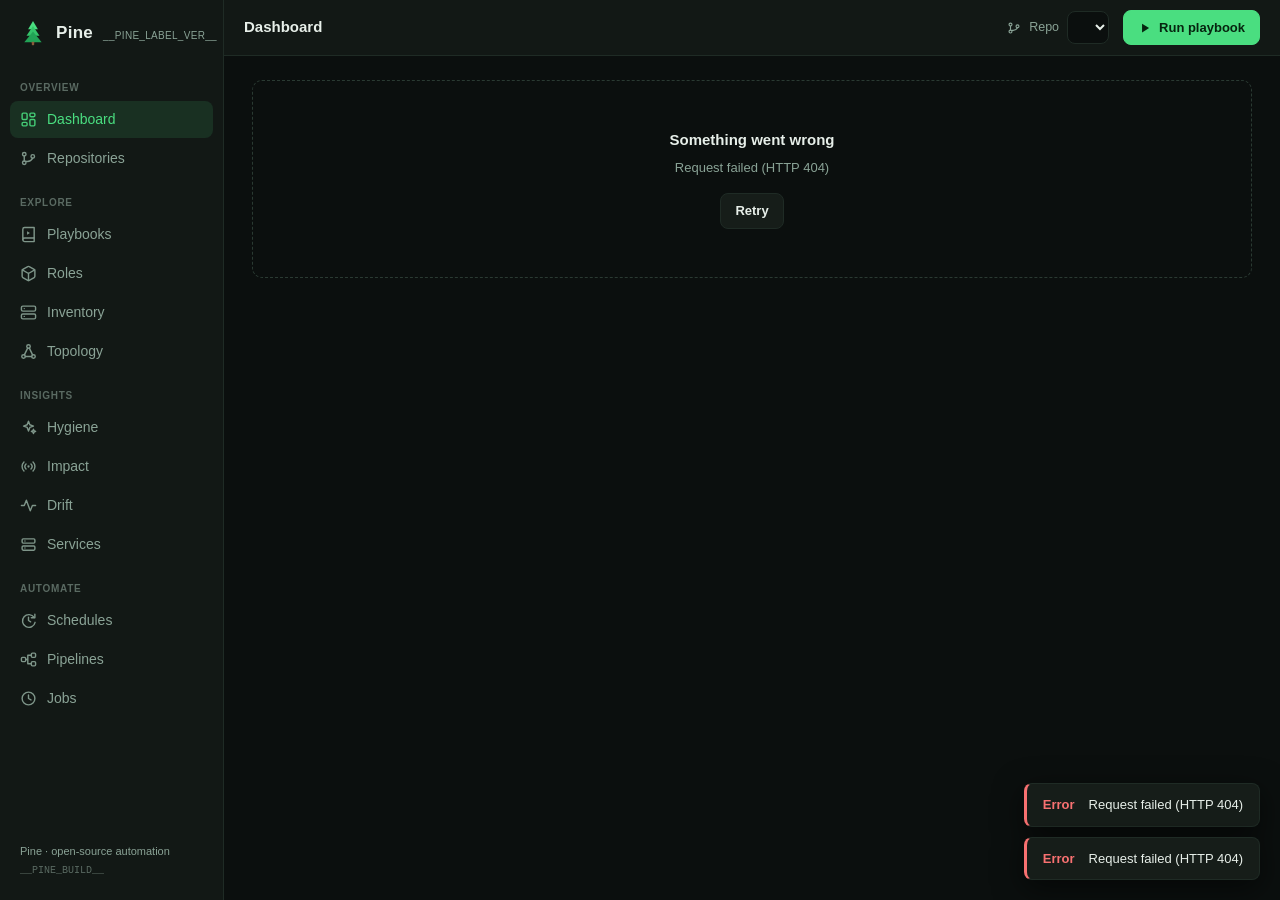
==== commit 76e42658: "feat: instance label (--label / PINE_LABEL) in title, PWA and systemd unit Adds an optional instance" ====
--- a/web/index.html
+++ b/web/index.html
@@ -5,7 +5,7 @@
   <meta name="viewport" content="width=device-width, initial-scale=1.0">
   <meta name="color-scheme" content="dark">
   <meta name="theme-color" content="#0b0f0e">
-  <title>Pine</title>
+  <title>Pine__PINE_LABEL_SUFFIX__</title>
   <link rel="icon" type="image/svg+xml" href="logo.svg">
   <link rel="icon" type="image/png" sizes="192x192" href="icon-192.png">
   <!-- Safari (macOS/iOS) ignores SVG favicons when adding to the Dock/Home
@@ -14,7 +14,7 @@
   <link rel="manifest" href="manifest.webmanifest">
   <meta name="apple-mobile-web-app-capable" content="yes">
   <meta name="apple-mobile-web-app-status-bar-style" content="black-translucent">
-  <meta name="apple-mobile-web-app-title" content="Pine">
+  <meta name="apple-mobile-web-app-title" content="Pine__PINE_LABEL_APP__">
   <link rel="stylesheet" href="style.css">
 </head>
 <body>
@@ -28,14 +28,10 @@
           <rect x="10.9" y="20" width="2.2" height="3.2" rx="0.6" fill="#8a5a3b"/>
         </svg>
         <span>Pine</span>
-        <span class="ver">automation</span>
+        <span class="ver">__PINE_LABEL_VER__</span>
       </div>
 
       <div class="nav-group">Overview</div>
-      <a class="nav-item" href="#/guide" data-nav="guide">
-        <svg viewBox="0 0 24 24" fill="none" stroke="currentColor" stroke-width="2" stroke-linecap="round" stroke-linejoin="round"><path d="M2 5.5A2.5 2.5 0 0 1 4.5 3H10a2 2 0 0 1 2 2v15a1.5 1.5 0 0 0-1.5-1.5H4.5A2.5 2.5 0 0 1 2 16z"/><path d="M22 5.5A2.5 2.5 0 0 0 19.5 3H14a2 2 0 0 0-2 2v15a1.5 1.5 0 0 1 1.5-1.5h6A2.5 2.5 0 0 0 22 16z"/></svg>
-        <span>Guide</span><span class="kbd-hint">g g</span>
-      </a>
       <a class="nav-item" href="#/dashboard" data-nav="dashboard">
         <svg viewBox="0 0 24 24" fill="none" stroke="currentColor" stroke-width="2" stroke-linecap="round" stroke-linejoin="round"><rect x="3" y="3" width="7" height="9" rx="1.5"/><rect x="14" y="3" width="7" height="5" rx="1.5"/><rect x="14" y="12" width="7" height="9" rx="1.5"/><rect x="3" y="16" width="7" height="5" rx="1.5"/></svg>
         <span>Dashboard</span><span class="kbd-hint">g d</span>
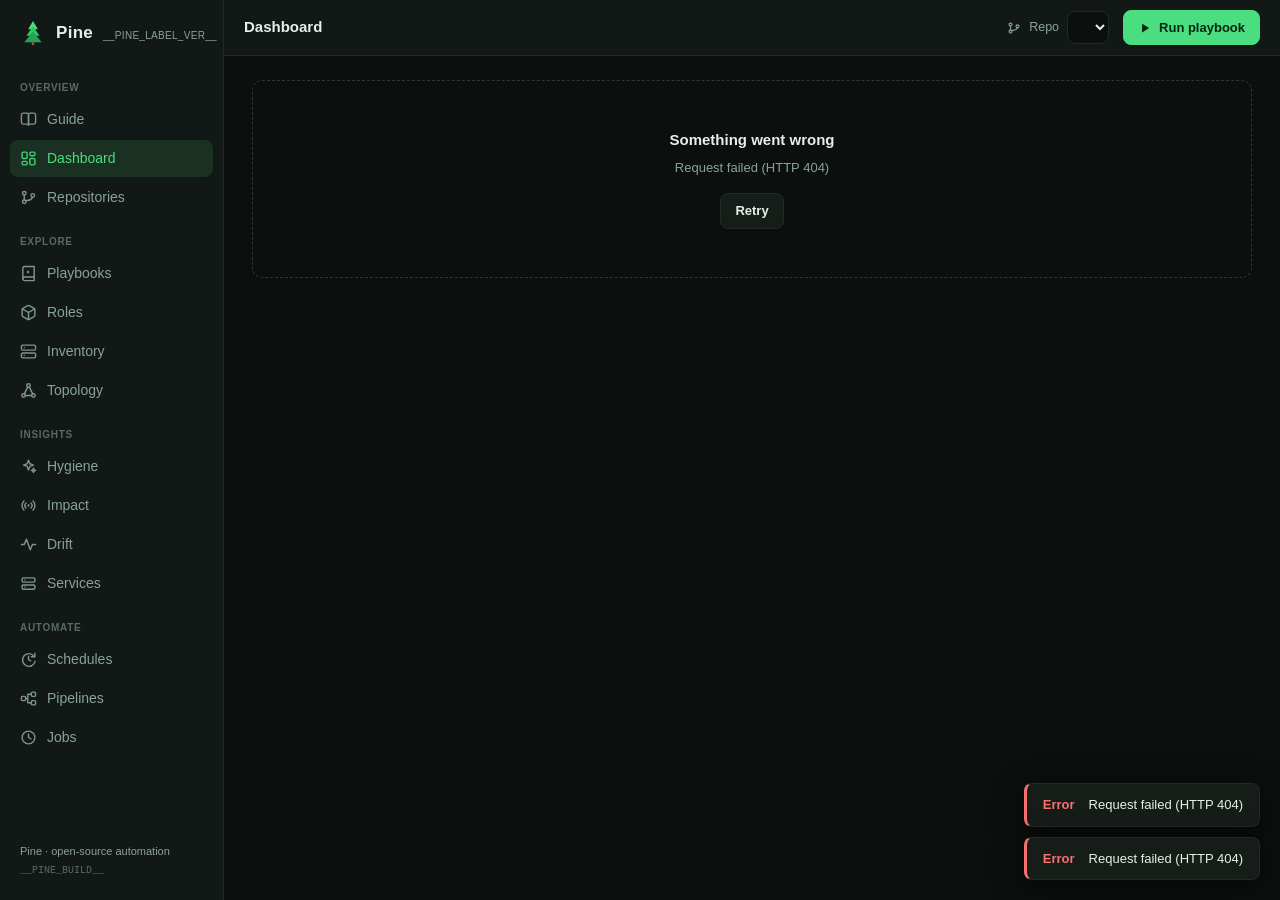
==== commit 6964a8bf: "Merge Guide page + Claude Code auto-describe into main" ====
--- a/web/index.html
+++ b/web/index.html
@@ -32,6 +32,10 @@
       </div>
 
       <div class="nav-group">Overview</div>
+      <a class="nav-item" href="#/guide" data-nav="guide">
+        <svg viewBox="0 0 24 24" fill="none" stroke="currentColor" stroke-width="2" stroke-linecap="round" stroke-linejoin="round"><path d="M2 5.5A2.5 2.5 0 0 1 4.5 3H10a2 2 0 0 1 2 2v15a1.5 1.5 0 0 0-1.5-1.5H4.5A2.5 2.5 0 0 1 2 16z"/><path d="M22 5.5A2.5 2.5 0 0 0 19.5 3H14a2 2 0 0 0-2 2v15a1.5 1.5 0 0 1 1.5-1.5h6A2.5 2.5 0 0 0 22 16z"/></svg>
+        <span>Guide</span><span class="kbd-hint">g g</span>
+      </a>
       <a class="nav-item" href="#/dashboard" data-nav="dashboard">
         <svg viewBox="0 0 24 24" fill="none" stroke="currentColor" stroke-width="2" stroke-linecap="round" stroke-linejoin="round"><rect x="3" y="3" width="7" height="9" rx="1.5"/><rect x="14" y="3" width="7" height="5" rx="1.5"/><rect x="14" y="12" width="7" height="9" rx="1.5"/><rect x="3" y="16" width="7" height="5" rx="1.5"/></svg>
         <span>Dashboard</span><span class="kbd-hint">g d</span>
